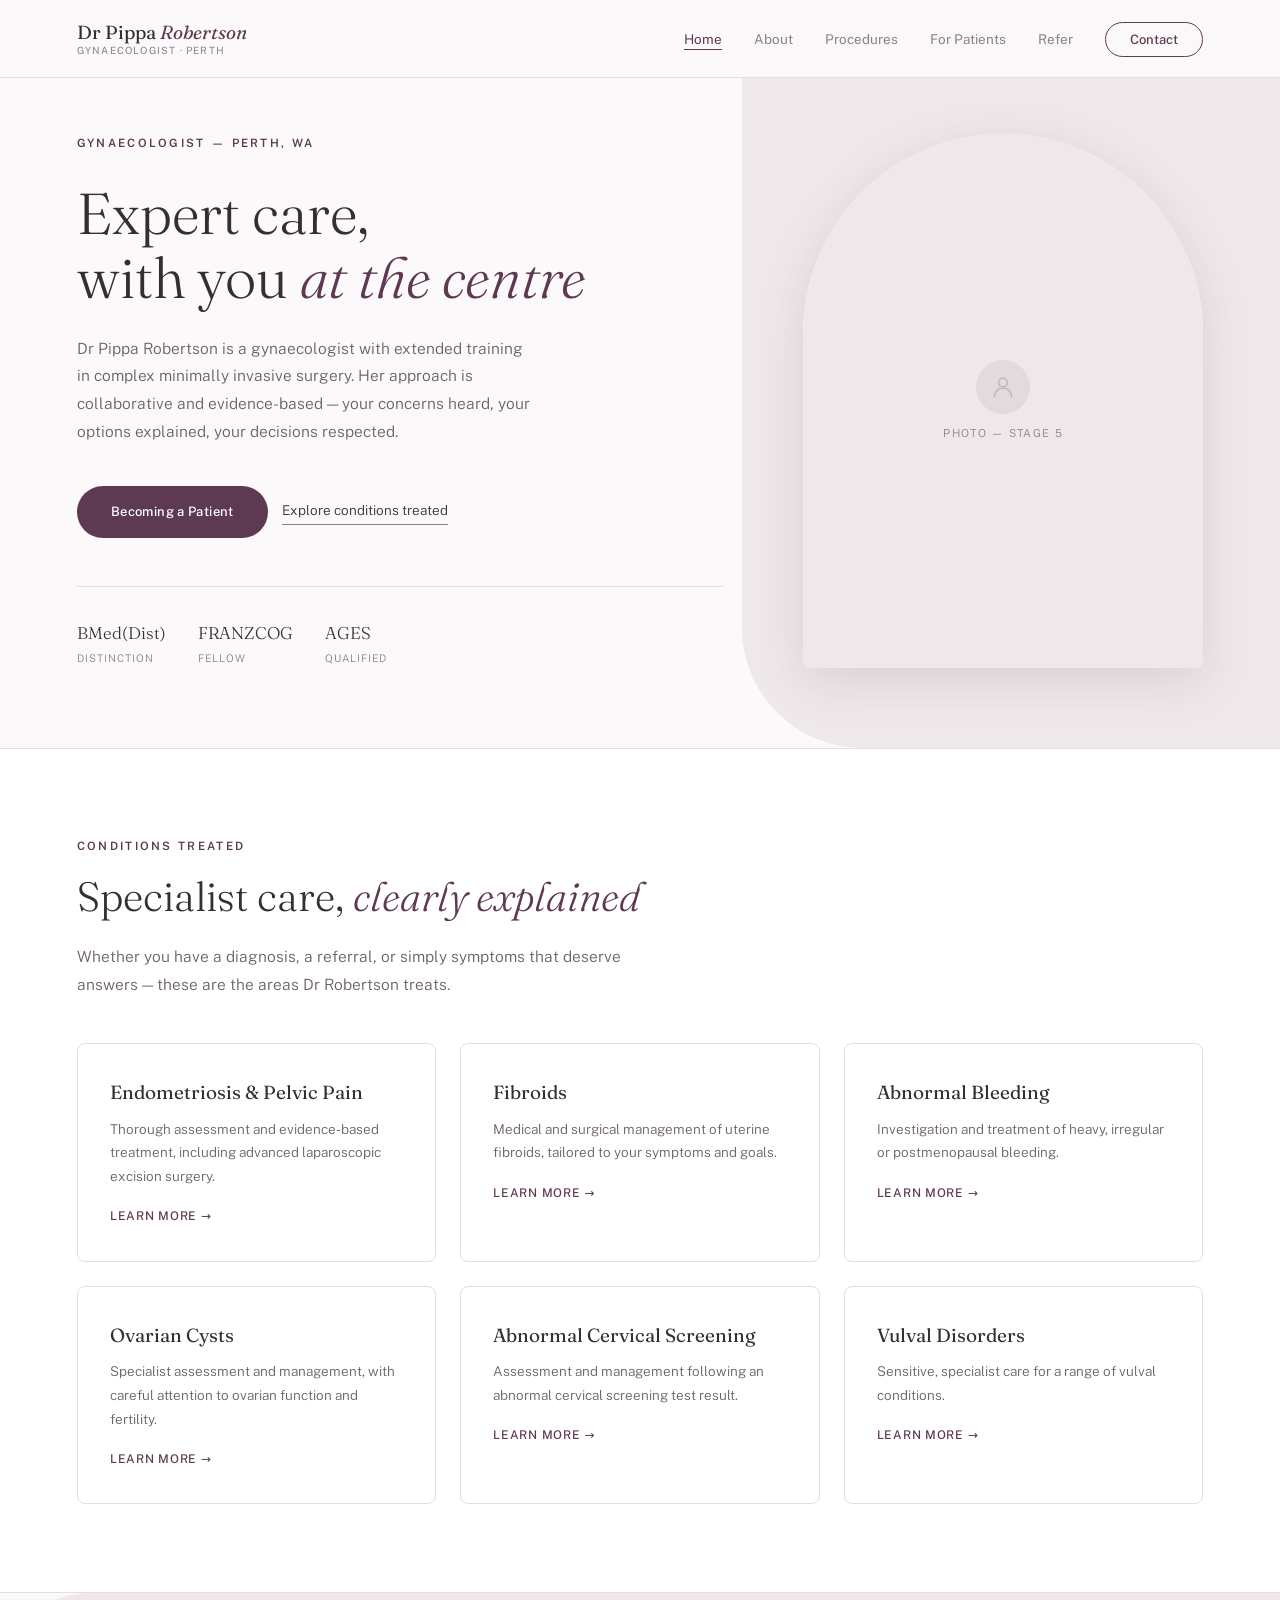
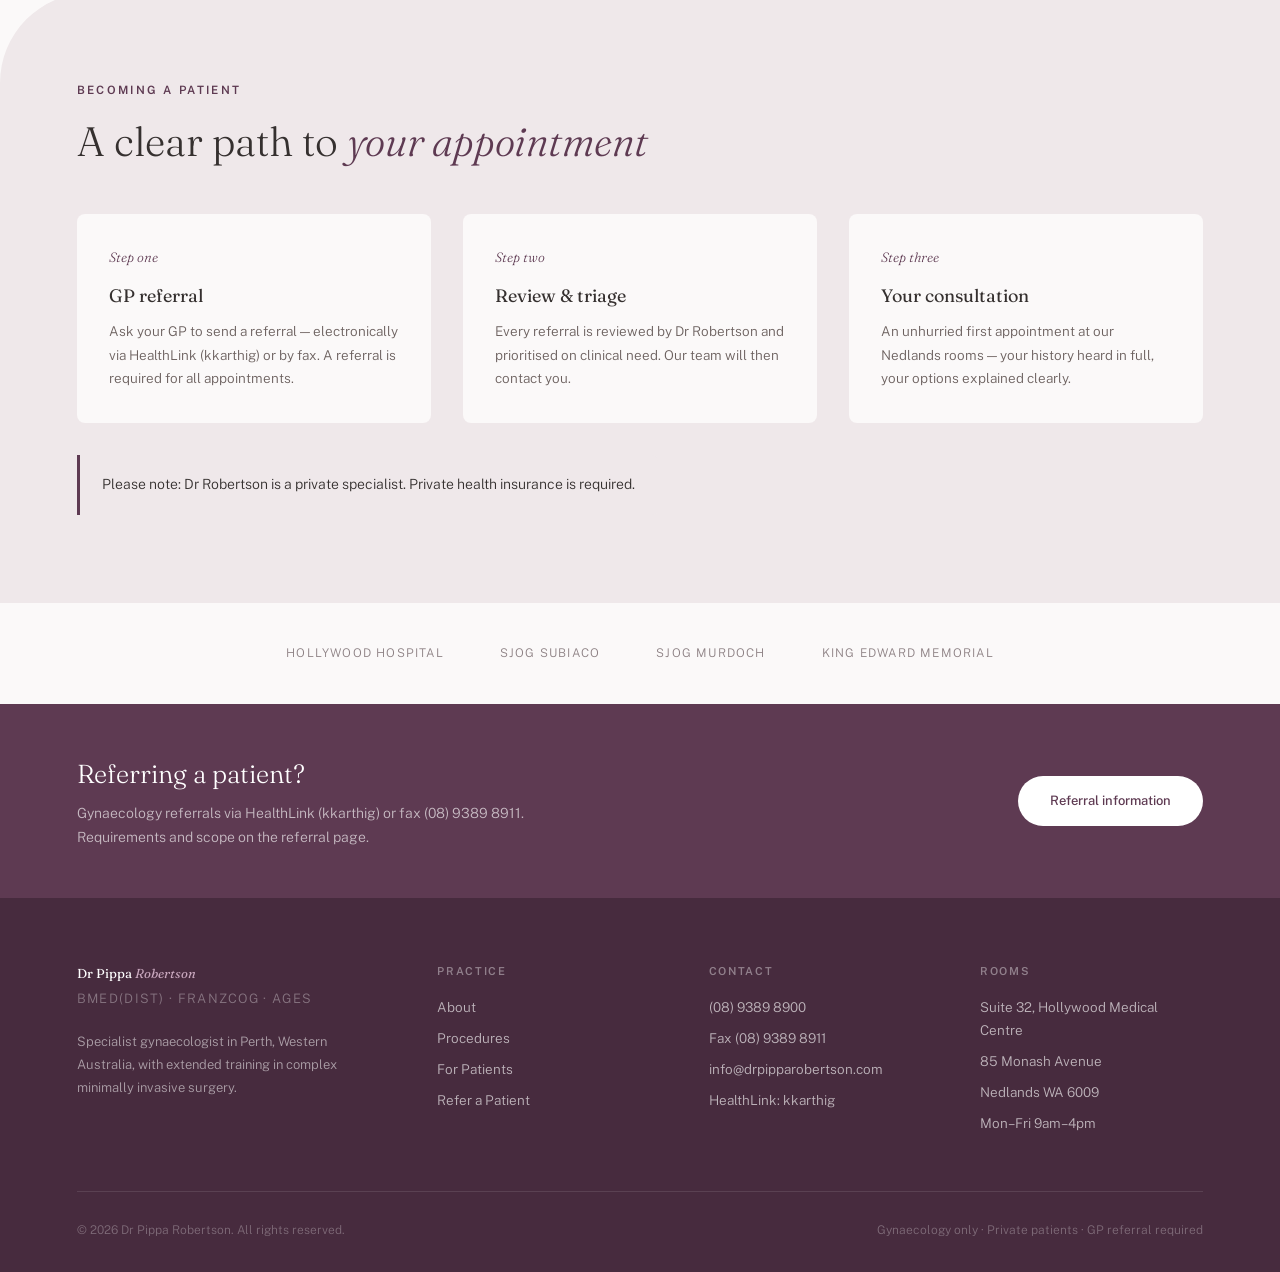
==== index.html @ 3841c1ee "Add files via upload" ====
<!DOCTYPE html>
<html lang="en">
<head>
<meta charset="UTF-8">
<meta name="viewport" content="width=device-width, initial-scale=1.0">
<title>Dr Pippa Robertson — Gynaecologist, Perth WA</title>
<meta name="description" content="Dr Pippa Robertson is a Perth gynaecologist with extended training in complex minimally invasive surgery, treating endometriosis, fibroids, abnormal bleeding and more.">
<link href="https://fonts.googleapis.com/css2?family=Fraunces:ital,opsz,wght@0,9..144,300;0,9..144,400;0,9..144,500;1,9..144,300;1,9..144,400&family=Public+Sans:wght@300;400;500;600&display=swap" rel="stylesheet">
<link rel="stylesheet" href="styles.css">
<style>
.hero { padding: calc(var(--nav-h) + 3.5rem) 6% 5rem; display: grid; grid-template-columns: 1fr 400px; gap: 5rem; align-items: center; position: relative; overflow: hidden; }
.hero::before { content:''; position: absolute; top: 0; right: 0; bottom: 0; width: 42%; background: var(--blush-grey); border-radius: 0 0 0 120px; z-index: 0; }
.hero-left, .hero-right { position: relative; z-index: 1; }
.hero-eyebrow { font-size: 11.5px; font-weight: 600; letter-spacing: 0.2em; text-transform: uppercase; color: var(--plum); margin-bottom: 1.75rem; }
.hero h1 { font-family: var(--font-display); font-size: clamp(38px,4.5vw,60px); font-weight: 300; line-height: 1.12; color: var(--charcoal); margin-bottom: 1.5rem; }
.hero h1 em { font-style: italic; color: var(--plum); }
.hero-sub { font-size: 15.5px; max-width: 460px; margin-bottom: 2.5rem; line-height: 1.8; }
.hero-btns { display: flex; gap: 14px; align-items: center; flex-wrap: wrap; }
.hero-creds { display: flex; gap: 2rem; margin-top: 3rem; padding-top: 2rem; border-top: 1px solid var(--line); }
.hero-cred { display: flex; flex-direction: column; gap: 2px; }
.hero-cred-val { font-family: var(--font-display); font-size: 17px; color: var(--charcoal); }
.hero-cred-label { font-size: 10.5px; letter-spacing: 0.1em; text-transform: uppercase; color: var(--taupe); }
.hero-photo { aspect-ratio: 3/4; background: white; border-radius: 200px 200px 8px 8px; box-shadow: 0 12px 48px rgba(94,58,82,0.14); overflow: hidden; }
.conditions-band { background: var(--white); border-top: 1px solid var(--line); border-bottom: 1px solid var(--line); }
.pathway { background: var(--blush-grey); border-radius: 90px 0 0 0; }
.pathway-steps { display: grid; grid-template-columns: repeat(3,1fr); gap: 2rem; margin-top: 3rem; }
.pw-step { background: var(--paper); border-radius: var(--radius-card); padding: 2rem; }
.pw-num { font-family: var(--font-display); font-style: italic; font-size: 15px; color: var(--plum); margin-bottom: 0.75rem; }
.pw-step h3 { font-family: var(--font-display); font-size: 18px; font-weight: 400; color: var(--charcoal); margin-bottom: 0.5rem; }
.pw-step p { font-size: 13.5px; line-height: 1.75; }
.hosp-strip { display: flex; justify-content: center; gap: 3.5rem; flex-wrap: wrap; padding: 2.5rem 6%; background: var(--paper); }
.hosp-item { font-size: 12px; letter-spacing: 0.1em; text-transform: uppercase; color: var(--taupe); }
.gp-band { background: var(--plum); color: white; display: flex; justify-content: space-between; align-items: center; gap: 2rem; flex-wrap: wrap; padding: 3rem 6%; }
.gp-band h2 { font-family: var(--font-display); font-size: 26px; font-weight: 300; }
.gp-band p { font-size: 14px; color: rgba(255,255,255,0.65); max-width: 480px; margin-top: 6px; }
.gp-band .btn-white { background: white; color: var(--plum); font-size: 13px; font-weight: 500; text-decoration: none; padding: 14px 32px; border-radius: var(--radius-pill); white-space: nowrap; }
@media (max-width: 860px){ .hero{grid-template-columns:1fr;gap:3rem;} .hero::before{width:100%;opacity:0.45;border-radius:0;} .hero-photo{max-width:300px;margin:0 auto;} .pathway-steps{grid-template-columns:1fr;} .pathway{border-radius:50px 0 0 0;} }
</style>
</head>
<body>
<nav class="site-nav">
  <a class="nav-logo" href="index.html">Dr Pippa <em>Robertson</em><span class="nav-logo-sub">Gynaecologist · Perth</span></a>
  <ul class="nav-links">
    <li><a href="index.html" class="active">Home</a></li><li><a href="about.html">About</a></li><li><a href="procedures.html">Procedures</a></li><li><a href="for-patients.html">For Patients</a></li><li><a href="refer.html">Refer</a></li>
    <li><a href="contact.html" class="nav-cta">Contact</a></li>
  </ul>
  <button class="nav-hamburger" id="nav-hamburger" aria-label="Menu" onclick="toggleMenu()"><span></span><span></span><span></span></button>
</nav>
<div class="mobile-nav" id="mobile-nav">
  <a href="index.html" class="active">Home</a><a href="about.html">About</a><a href="procedures.html">Procedures</a><a href="for-patients.html">For Patients</a><a href="refer.html">Refer</a>
  <a href="contact.html" class="mobile-cta">Contact</a>
</div>

<div class="hero">
  <div class="hero-left">
    <p class="hero-eyebrow">Gynaecologist — Perth, WA</p>
    <h1>Expert care,<br>with you <em>at the centre</em></h1>
    <p class="hero-sub">Dr Pippa Robertson is a gynaecologist with extended training in complex minimally invasive surgery. Her approach is collaborative and evidence-based — your concerns heard, your options explained, your decisions respected.</p>
    <div class="hero-btns">
      <a href="for-patients.html" class="btn-primary">Becoming a Patient</a>
      <a href="procedures.html" class="btn-link">Explore conditions treated</a>
    </div>
    <div class="hero-creds">
      <div class="hero-cred"><span class="hero-cred-val">BMed(Dist)</span><span class="hero-cred-label">Distinction</span></div>
      <div class="hero-cred"><span class="hero-cred-val">FRANZCOG</span><span class="hero-cred-label">Fellow</span></div>
      <div class="hero-cred"><span class="hero-cred-val">AGES</span><span class="hero-cred-label">Qualified</span></div>
    </div>
  </div>
  <div class="hero-right">
    <div class="hero-photo">
      <div class="photo-placeholder"><div class="ph-icon"><svg viewBox="0 0 24 24" fill="none"><circle cx="12" cy="8" r="4" stroke="#8D8184" stroke-width="1.4"/><path d="M4 21c0-4.4 3.6-8 8-8s8 3.6 8 8" stroke="#8D8184" stroke-width="1.4" stroke-linecap="round"/></svg></div><p>Photo — Stage 5</p></div>
    </div>
  </div>
</div>

<section class="conditions-band">
  <p class="eyebrow">Conditions Treated</p>
  <h2 class="h2">Specialist care, <em>clearly explained</em></h2>
  <p class="lede" style="margin-bottom:2.75rem">Whether you have a diagnosis, a referral, or simply symptoms that deserve answers — these are the areas Dr Robertson treats.</p>
  <div class="grid-3">
    <a class="card" href="procedures.html#endometriosis"><h3>Endometriosis &amp; Pelvic Pain</h3><p>Thorough assessment and evidence-based treatment, including advanced laparoscopic excision surgery.</p><span class="card-more">Learn more →</span></a>
    <a class="card" href="procedures.html#fibroids"><h3>Fibroids</h3><p>Medical and surgical management of uterine fibroids, tailored to your symptoms and goals.</p><span class="card-more">Learn more →</span></a>
    <a class="card" href="procedures.html#bleeding"><h3>Abnormal Bleeding</h3><p>Investigation and treatment of heavy, irregular or postmenopausal bleeding.</p><span class="card-more">Learn more →</span></a>
    <a class="card" href="procedures.html#cysts"><h3>Ovarian Cysts</h3><p>Specialist assessment and management, with careful attention to ovarian function and fertility.</p><span class="card-more">Learn more →</span></a>
    <a class="card" href="procedures.html#screening"><h3>Abnormal Cervical Screening</h3><p>Assessment and management following an abnormal cervical screening test result.</p><span class="card-more">Learn more →</span></a>
    <a class="card" href="procedures.html#vulval"><h3>Vulval Disorders</h3><p>Sensitive, specialist care for a range of vulval conditions.</p><span class="card-more">Learn more →</span></a>
  </div>
</section>

<section class="pathway">
  <p class="eyebrow">Becoming a Patient</p>
  <h2 class="h2">A clear path to <em>your appointment</em></h2>
  <div class="pathway-steps">
    <div class="pw-step"><p class="pw-num">Step one</p><h3>GP referral</h3><p>Ask your GP to send a referral — electronically via HealthLink (kkarthig) or by fax. A referral is required for all appointments.</p></div>
    <div class="pw-step"><p class="pw-num">Step two</p><h3>Review &amp; triage</h3><p>Every referral is reviewed by Dr Robertson and prioritised on clinical need. Our team will then contact you.</p></div>
    <div class="pw-step"><p class="pw-num">Step three</p><h3>Your consultation</h3><p>An unhurried first appointment at our Nedlands rooms — your history heard in full, your options explained clearly.</p></div>
  </div>
  <p style="margin-top:2rem"><span class="note-box" style="display:inline-block">Please note: Dr Robertson is a private specialist. Private health insurance is required.</span></p>
</section>

<div class="hosp-strip">
  <span class="hosp-item">Hollywood Hospital</span>
  <span class="hosp-item">SJOG Subiaco</span>
  <span class="hosp-item">SJOG Murdoch</span>
  <span class="hosp-item">King Edward Memorial</span>
</div>

<div class="gp-band">
  <div>
    <h2>Referring a patient?</h2>
    <p>Gynaecology referrals via HealthLink (kkarthig) or fax (08) 9389 8911. Requirements and scope on the referral page.</p>
  </div>
  <a class="btn-white" href="refer.html">Referral information</a>
</div>
<footer class="site-footer">
  <div class="footer-grid">
    <div class="footer-brand">
      <p class="footer-brand-name">Dr Pippa <em>Robertson</em></p>
      <p class="footer-brand-cred">BMed(Dist) · FRANZCOG · AGES</p>
      <p>Specialist gynaecologist in Perth, Western Australia, with extended training in complex minimally invasive surgery.</p>
    </div>
    <div class="footer-col">
      <h4>Practice</h4>
      <a href="about.html">About</a>
      <a href="procedures.html">Procedures</a>
      <a href="for-patients.html">For Patients</a>
      <a href="refer.html">Refer a Patient</a>
    </div>
    <div class="footer-col">
      <h4>Contact</h4>
      <a href="tel:0893898900">(08) 9389 8900</a>
      <span>Fax (08) 9389 8911</span>
      <a href="mailto:info@drpipparobertson.com">info@drpipparobertson.com</a>
      <span>HealthLink: kkarthig</span>
    </div>
    <div class="footer-col">
      <h4>Rooms</h4>
      <span>Suite 32, Hollywood Medical Centre</span>
      <span>85 Monash Avenue</span>
      <span>Nedlands WA 6009</span>
      <span>Mon–Fri 9am–4pm</span>
    </div>
  </div>
  <div class="footer-bottom">
    <span>© 2026 Dr Pippa Robertson. All rights reserved.</span>
    <span>Gynaecology only · Private patients · GP referral required</span>
  </div>
</footer>
<script>
function toggleMenu(){document.getElementById('nav-hamburger').classList.toggle('open');document.getElementById('mobile-nav').classList.toggle('open');}
</script>
</body>
</html>
---- styles.css ----
/* ═══════════════════════════════════════════
   Dr Pippa Robertson — Quiet Plum design system
   ═══════════════════════════════════════════ */

*, *::before, *::after { box-sizing: border-box; margin: 0; padding: 0; }

:root {
  --plum: #5E3A52;
  --plum-deep: #472B3E;
  --plum-soft: #7A5570;
  --blush-grey: #EFE8EA;
  --blush-deep: #E4D9DC;
  --paper: #FBF9F9;
  --white: #FFFFFF;
  --charcoal: #35302F;
  --body-grey: #6B605E;
  --taupe: #8D8184;
  --line: #E5DDDF;
  --font-display: 'Fraunces', Georgia, serif;
  --font-body: 'Public Sans', system-ui, sans-serif;
  --nav-h: 78px;
  --radius-pill: 100px;
  --radius-card: 8px;
}

html { scroll-behavior: smooth; }

body {
  font-family: var(--font-body);
  background: var(--paper);
  color: var(--body-grey);
  font-weight: 300;
  font-size: 16px;
  line-height: 1.7;
  -webkit-font-smoothing: antialiased;
}

/* ── NAV ── */
nav.site-nav {
  position: fixed; top: 0; left: 0; right: 0; z-index: 100;
  height: var(--nav-h);
  background: rgba(251,249,249,0.94);
  backdrop-filter: blur(10px);
  display: flex; align-items: center; justify-content: space-between;
  padding: 0 6%;
  border-bottom: 1px solid var(--line);
}

.nav-logo {
  font-family: var(--font-display);
  font-size: 19px; font-weight: 400;
  color: var(--charcoal);
  text-decoration: none;
  line-height: 1.2;
}
.nav-logo em { font-style: italic; color: var(--plum); }
.nav-logo-sub {
  display: block;
  font-family: var(--font-body);
  font-size: 10px; font-weight: 400;
  letter-spacing: 0.12em; text-transform: uppercase;
  color: var(--taupe);
}

.nav-links { display: flex; gap: 2rem; align-items: center; list-style: none; }
.nav-links a {
  font-size: 13.5px; font-weight: 400;
  color: var(--taupe); text-decoration: none;
  transition: color 0.2s;
  padding-bottom: 2px;
}
.nav-links a:hover { color: var(--charcoal); }
.nav-links a.active { color: var(--plum); border-bottom: 1px solid var(--plum); }
.nav-links a.nav-cta {
  border: 1.5px solid var(--plum); color: var(--plum);
  padding: 9px 24px; border-radius: var(--radius-pill);
  font-weight: 500; font-size: 13px;
  border-bottom: 1.5px solid var(--plum);
  transition: background 0.2s, color 0.2s;
}
.nav-links a.nav-cta:hover { background: var(--plum); color: white; }

/* hamburger */
.nav-hamburger {
  display: none;
  flex-direction: column; justify-content: center; gap: 5px;
  background: none; border: none; cursor: pointer; padding: 8px;
}
.nav-hamburger span {
  display: block; width: 22px; height: 1.5px;
  background: var(--charcoal); border-radius: 2px;
  transition: transform 0.2s, opacity 0.2s;
}
.nav-hamburger.open span:nth-child(1) { transform: translateY(6.5px) rotate(45deg); }
.nav-hamburger.open span:nth-child(2) { opacity: 0; }
.nav-hamburger.open span:nth-child(3) { transform: translateY(-6.5px) rotate(-45deg); }

.mobile-nav {
  display: none;
  position: fixed; top: var(--nav-h); left: 0; right: 0; z-index: 99;
  background: var(--paper);
  border-bottom: 1px solid var(--line);
  flex-direction: column;
  box-shadow: 0 12px 32px rgba(94,58,82,0.08);
}
.mobile-nav.open { display: flex; }
.mobile-nav a {
  padding: 1.05rem 6%;
  font-size: 15px; color: var(--body-grey);
  text-decoration: none;
  border-bottom: 1px solid var(--line);
}
.mobile-nav a.active { color: var(--plum); font-weight: 500; }
.mobile-nav a.mobile-cta {
  background: var(--plum); color: white; font-weight: 500;
  border-bottom: none;
}

/* ── PAGE HEADER (interior pages) ── */
.page-header {
  padding: calc(var(--nav-h) + 4.5rem) 6% 3.5rem;
  background: var(--blush-grey);
  border-radius: 0 0 0 90px;
}
.page-header-eyebrow {
  font-size: 11.5px; font-weight: 600;
  letter-spacing: 0.2em; text-transform: uppercase;
  color: var(--plum);
  margin-bottom: 1rem;
}
.page-header h1 {
  font-family: var(--font-display);
  font-size: clamp(34px, 4vw, 52px);
  font-weight: 300; line-height: 1.15;
  color: var(--charcoal);
  max-width: 760px;
}
.page-header h1 em { font-style: italic; color: var(--plum); }
.page-header-sub {
  margin-top: 1rem;
  font-size: 15.5px; max-width: 620px; line-height: 1.8;
}

/* ── SECTIONS ── */
section { padding: 5.5rem 6%; }
.section-tight { padding: 4rem 6%; }

.eyebrow {
  font-size: 11.5px; font-weight: 600;
  letter-spacing: 0.2em; text-transform: uppercase;
  color: var(--plum);
  margin-bottom: 1rem;
}
.h2 {
  font-family: var(--font-display);
  font-size: clamp(28px, 3.2vw, 42px);
  font-weight: 300; line-height: 1.2;
  color: var(--charcoal);
  margin-bottom: 1.25rem;
}
.h2 em { font-style: italic; color: var(--plum); }
.lede { font-size: 15.5px; max-width: 600px; line-height: 1.85; }

/* ── BUTTONS ── */
.btn-primary {
  display: inline-block;
  background: var(--plum); color: white;
  font-family: var(--font-body);
  font-size: 13px; font-weight: 500; letter-spacing: 0.03em;
  text-decoration: none;
  padding: 15px 34px; border-radius: var(--radius-pill);
  transition: background 0.2s;
}
.btn-primary:hover { background: var(--plum-deep); }

.btn-outline {
  display: inline-block;
  border: 1.5px solid var(--plum); color: var(--plum);
  font-family: var(--font-body);
  font-size: 13px; font-weight: 500; letter-spacing: 0.03em;
  text-decoration: none;
  padding: 14px 32px; border-radius: var(--radius-pill);
  transition: background 0.2s, color 0.2s;
}
.btn-outline:hover { background: var(--plum); color: white; }

.btn-link {
  color: var(--charcoal); font-size: 13.5px; text-decoration: none;
  border-bottom: 1px solid var(--taupe); padding-bottom: 2px;
  transition: color 0.2s, border-color 0.2s;
}
.btn-link:hover { color: var(--plum); border-color: var(--plum); }

/* ── CARDS ── */
.card {
  background: var(--white);
  border: 1px solid var(--line);
  border-radius: var(--radius-card);
  padding: 2rem;
  transition: border-color 0.2s, box-shadow 0.2s, transform 0.2s;
}
a.card { text-decoration: none; display: block; }
.card:hover {
  border-color: var(--blush-deep);
  box-shadow: 0 10px 32px rgba(94,58,82,0.09);
  transform: translateY(-2px);
}
.card h3 {
  font-family: var(--font-display);
  font-size: 19px; font-weight: 400;
  color: var(--charcoal);
  margin-bottom: 0.6rem;
}
.card p { font-size: 13.5px; line-height: 1.75; color: var(--body-grey); }
.card .card-more {
  display: inline-block; margin-top: 1.1rem;
  font-size: 12px; font-weight: 500; letter-spacing: 0.06em;
  text-transform: uppercase; color: var(--plum);
}

/* ── FOOTER ── */
footer.site-footer {
  background: var(--plum-deep);
  color: rgba(255,255,255,0.55);
  padding: 4rem 6% 2rem;
}
.footer-grid {
  display: grid;
  grid-template-columns: 1.4fr 1fr 1fr 1fr;
  gap: 3rem;
  padding-bottom: 3rem;
  border-bottom: 1px solid rgba(255,255,255,0.1);
}
.footer-brand-name {
  font-family: var(--font-display);
  font-size: 20px; font-weight: 400; color: white;
  margin-bottom: 4px;
}
.footer-brand-name em { font-style: italic; color: #C9A8BE; }
.footer-brand-cred {
  font-size: 11px; letter-spacing: 0.1em; text-transform: uppercase;
  color: rgba(255,255,255,0.35);
  margin-bottom: 1.25rem;
}
.footer-brand p { font-size: 13px; line-height: 1.75; max-width: 300px; }

.footer-col h4 {
  font-size: 11px; font-weight: 600;
  letter-spacing: 0.15em; text-transform: uppercase;
  color: rgba(255,255,255,0.4);
  margin-bottom: 1rem;
}
.footer-col a, .footer-col span {
  display: block;
  font-size: 13.5px; color: rgba(255,255,255,0.65);
  text-decoration: none;
  margin-bottom: 8px;
  transition: color 0.2s;
}
.footer-col a:hover { color: white; }

.footer-bottom {
  padding-top: 1.75rem;
  display: flex; justify-content: space-between; flex-wrap: wrap; gap: 0.5rem;
  font-size: 12px; color: rgba(255,255,255,0.3);
}

/* ── UTILITIES ── */
.grid-2 { display: grid; grid-template-columns: 1fr 1fr; gap: 2rem; }
.grid-3 { display: grid; grid-template-columns: repeat(3, 1fr); gap: 1.5rem; }
.photo-placeholder {
  display: flex; flex-direction: column;
  align-items: center; justify-content: center; gap: 10px;
  background: var(--blush-grey);
  width: 100%; height: 100%;
}
.photo-placeholder p {
  font-size: 11px; letter-spacing: 0.12em;
  text-transform: uppercase; color: var(--taupe);
}
.ph-icon {
  width: 54px; height: 54px; border-radius: 50%;
  display: flex; align-items: center; justify-content: center;
  background: rgba(94,58,82,0.08);
}
.ph-icon svg { width: 26px; height: 26px; opacity: 0.4; }

.note-box {
  padding: 1.15rem 1.4rem;
  background: var(--blush-grey);
  border-left: 3px solid var(--plum);
  border-radius: 0 6px 6px 0;
  font-size: 14px; line-height: 1.7;
  color: var(--charcoal);
}

/* ── RESPONSIVE ── */
@media (max-width: 960px) {
  .footer-grid { grid-template-columns: 1fr 1fr; }
}
@media (max-width: 860px) {
  :root { --nav-h: 68px; }
  .nav-links { display: none; }
  .nav-hamburger { display: flex; }
  .grid-3 { grid-template-columns: 1fr 1fr; }
  section { padding: 4rem 6%; }
  .page-header { border-radius: 0 0 0 50px; }
}
@media (max-width: 600px) {
  .grid-2 { grid-template-columns: 1fr; }
  .grid-3 { grid-template-columns: 1fr; }
  .footer-grid { grid-template-columns: 1fr; gap: 2rem; }
  section { padding: 3.5rem 5%; }
  .page-header { padding: calc(var(--nav-h) + 3rem) 5% 2.5rem; }
}
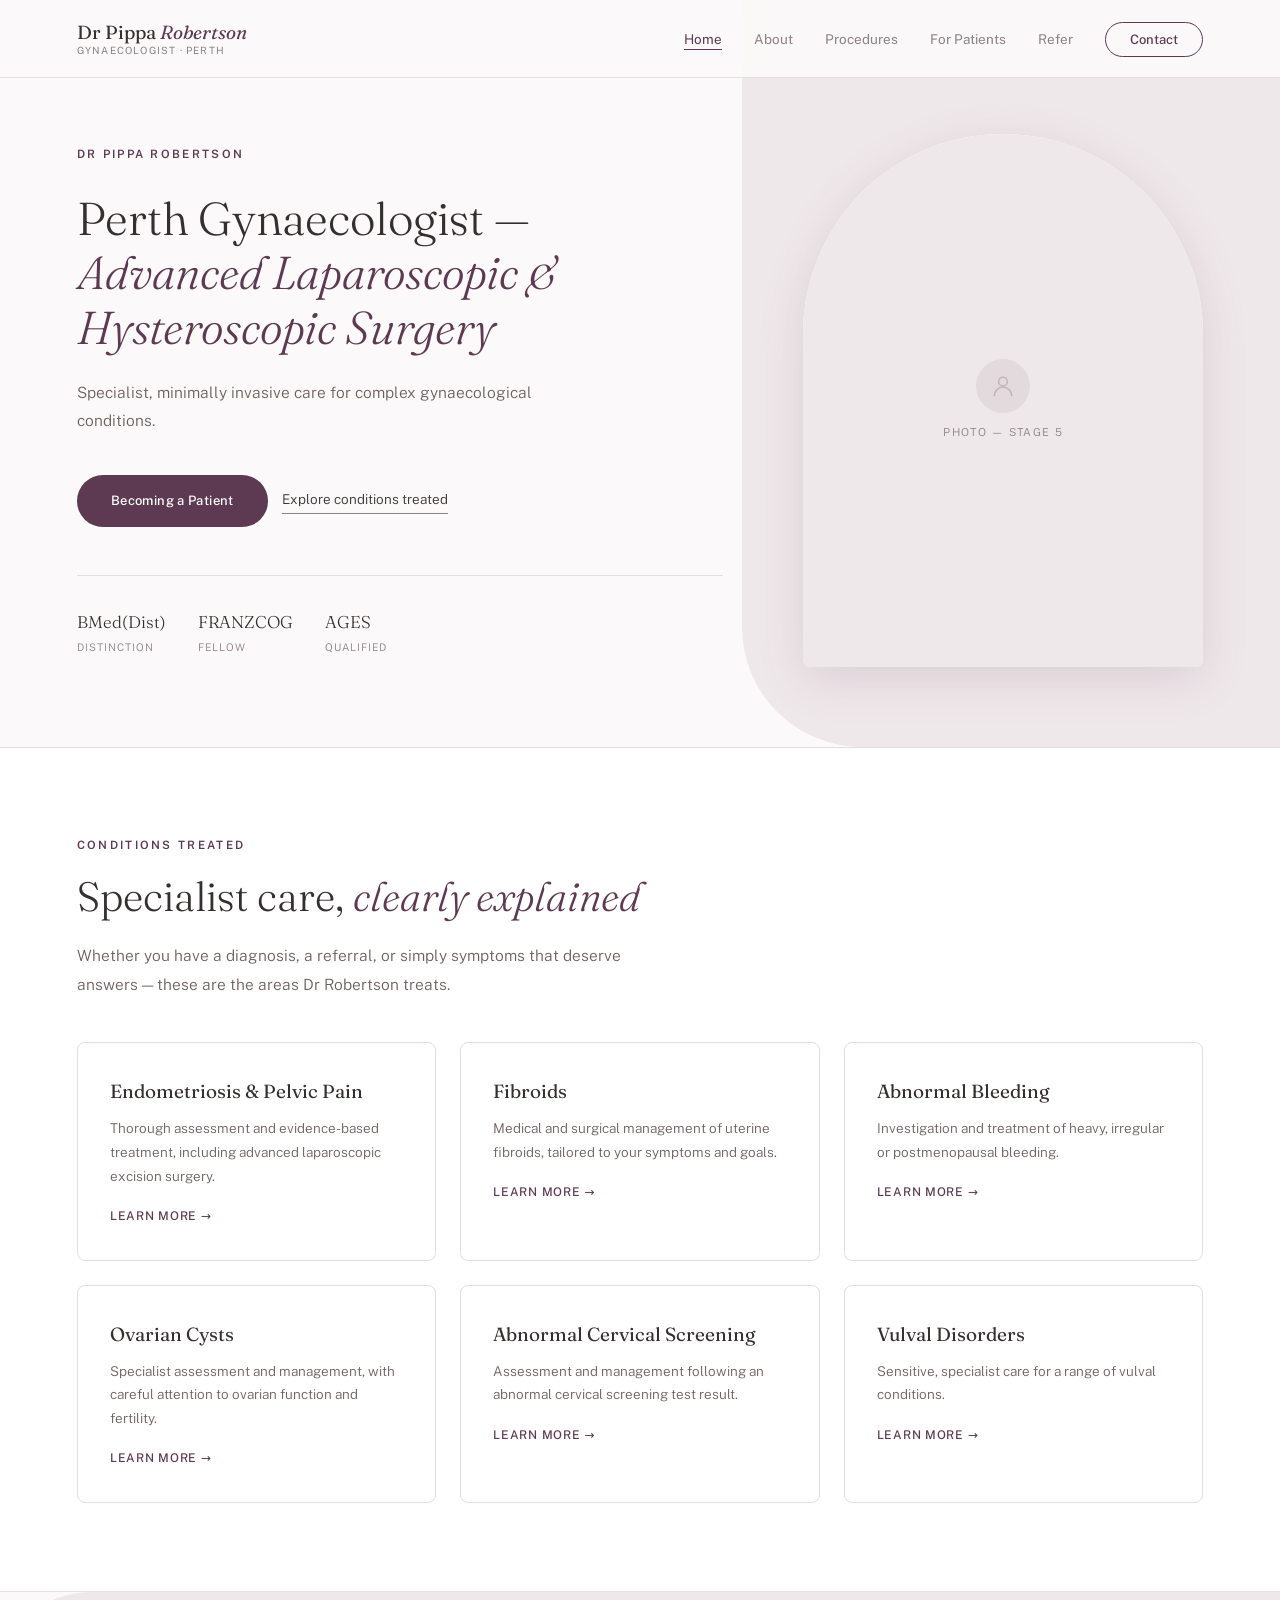
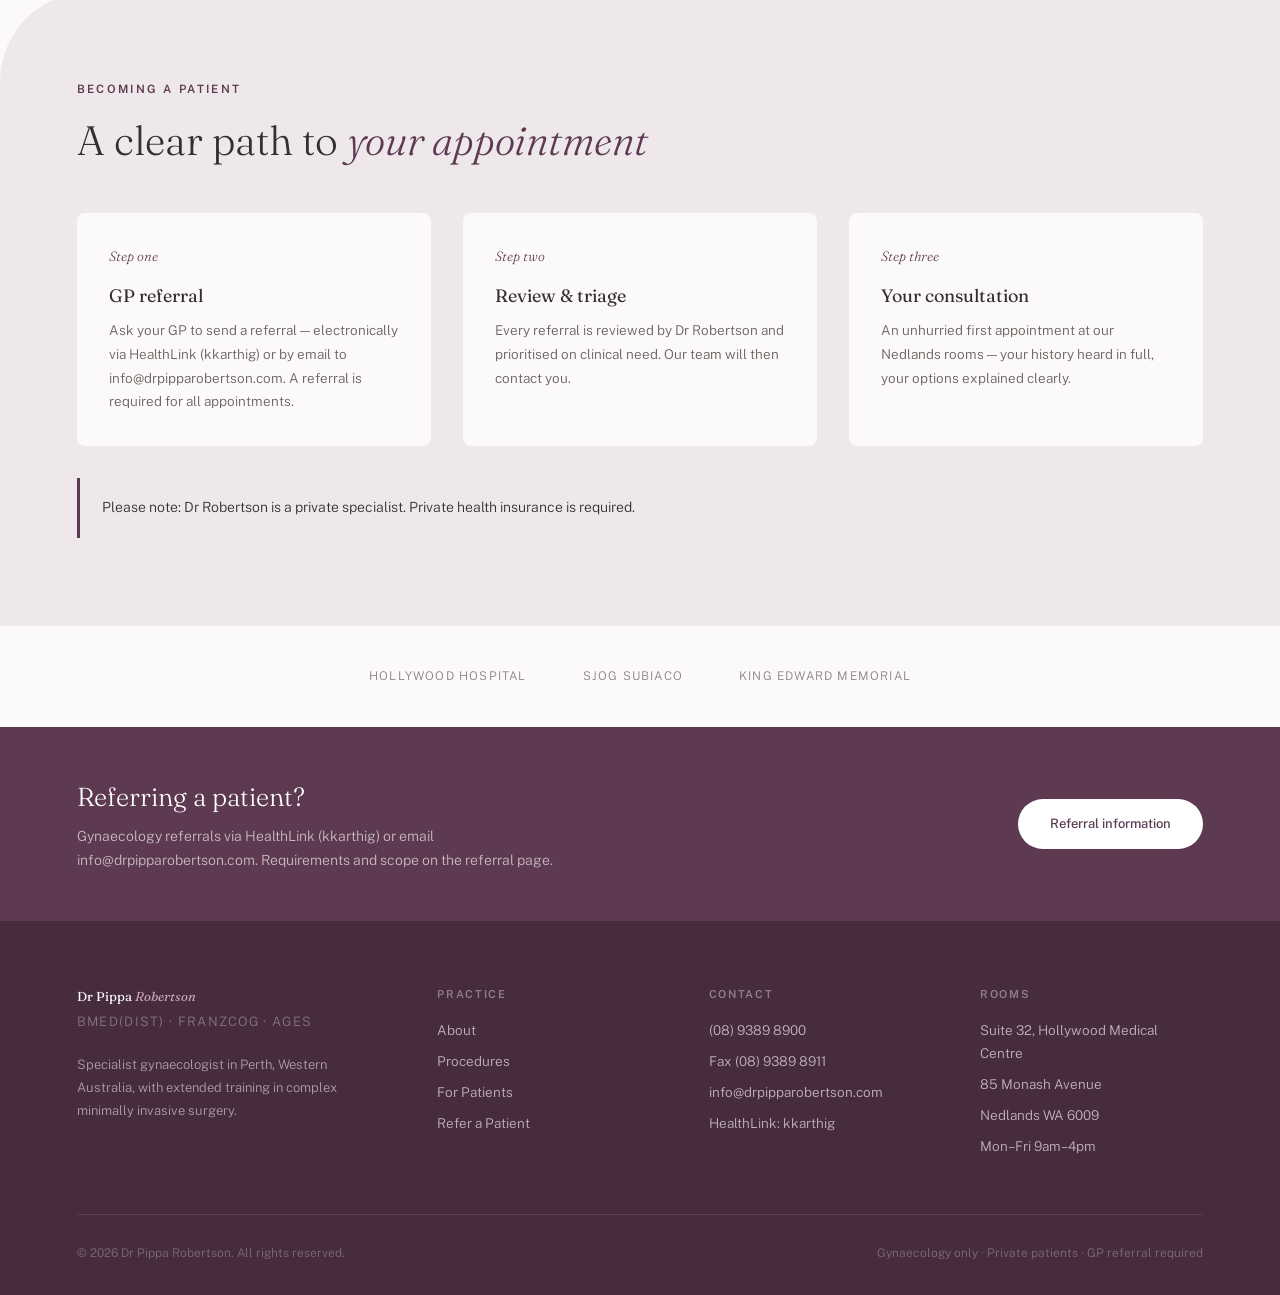
==== commit 9016942f: "Add files via upload" ====
--- a/index.html
+++ b/index.html
@@ -12,7 +12,7 @@
 .hero::before { content:''; position: absolute; top: 0; right: 0; bottom: 0; width: 42%; background: var(--blush-grey); border-radius: 0 0 0 120px; z-index: 0; }
 .hero-left, .hero-right { position: relative; z-index: 1; }
 .hero-eyebrow { font-size: 11.5px; font-weight: 600; letter-spacing: 0.2em; text-transform: uppercase; color: var(--plum); margin-bottom: 1.75rem; }
-.hero h1 { font-family: var(--font-display); font-size: clamp(38px,4.5vw,60px); font-weight: 300; line-height: 1.12; color: var(--charcoal); margin-bottom: 1.5rem; }
+.hero h1 { font-family: var(--font-display); font-size: clamp(30px,3.6vw,48px); font-weight: 300; line-height: 1.18; color: var(--charcoal); margin-bottom: 1.5rem; }
 .hero h1 em { font-style: italic; color: var(--plum); }
 .hero-sub { font-size: 15.5px; max-width: 460px; margin-bottom: 2.5rem; line-height: 1.8; }
 .hero-btns { display: flex; gap: 14px; align-items: center; flex-wrap: wrap; }
@@ -53,9 +53,9 @@
 
 <div class="hero">
   <div class="hero-left">
-    <p class="hero-eyebrow">Gynaecologist — Perth, WA</p>
-    <h1>Expert care,<br>with you <em>at the centre</em></h1>
-    <p class="hero-sub">Dr Pippa Robertson is a gynaecologist with extended training in complex minimally invasive surgery. Her approach is collaborative and evidence-based — your concerns heard, your options explained, your decisions respected.</p>
+    <p class="hero-eyebrow">Dr Pippa Robertson</p>
+    <h1>Perth Gynaecologist —<br><em>Advanced Laparoscopic &amp; Hysteroscopic Surgery</em></h1>
+    <p class="hero-sub">Specialist, minimally invasive care for complex gynaecological conditions.</p>
     <div class="hero-btns">
       <a href="for-patients.html" class="btn-primary">Becoming a Patient</a>
       <a href="procedures.html" class="btn-link">Explore conditions treated</a>
@@ -91,7 +91,7 @@
   <p class="eyebrow">Becoming a Patient</p>
   <h2 class="h2">A clear path to <em>your appointment</em></h2>
   <div class="pathway-steps">
-    <div class="pw-step"><p class="pw-num">Step one</p><h3>GP referral</h3><p>Ask your GP to send a referral — electronically via HealthLink (kkarthig) or by fax. A referral is required for all appointments.</p></div>
+    <div class="pw-step"><p class="pw-num">Step one</p><h3>GP referral</h3><p>Ask your GP to send a referral — electronically via HealthLink (kkarthig) or by email to info@drpipparobertson.com. A referral is required for all appointments.</p></div>
     <div class="pw-step"><p class="pw-num">Step two</p><h3>Review &amp; triage</h3><p>Every referral is reviewed by Dr Robertson and prioritised on clinical need. Our team will then contact you.</p></div>
     <div class="pw-step"><p class="pw-num">Step three</p><h3>Your consultation</h3><p>An unhurried first appointment at our Nedlands rooms — your history heard in full, your options explained clearly.</p></div>
   </div>
@@ -101,14 +101,13 @@
 <div class="hosp-strip">
   <span class="hosp-item">Hollywood Hospital</span>
   <span class="hosp-item">SJOG Subiaco</span>
-  <span class="hosp-item">SJOG Murdoch</span>
   <span class="hosp-item">King Edward Memorial</span>
 </div>
 
 <div class="gp-band">
   <div>
     <h2>Referring a patient?</h2>
-    <p>Gynaecology referrals via HealthLink (kkarthig) or fax (08) 9389 8911. Requirements and scope on the referral page.</p>
+    <p>Gynaecology referrals via HealthLink (kkarthig) or email info@drpipparobertson.com. Requirements and scope on the referral page.</p>
   </div>
   <a class="btn-white" href="refer.html">Referral information</a>
 </div>
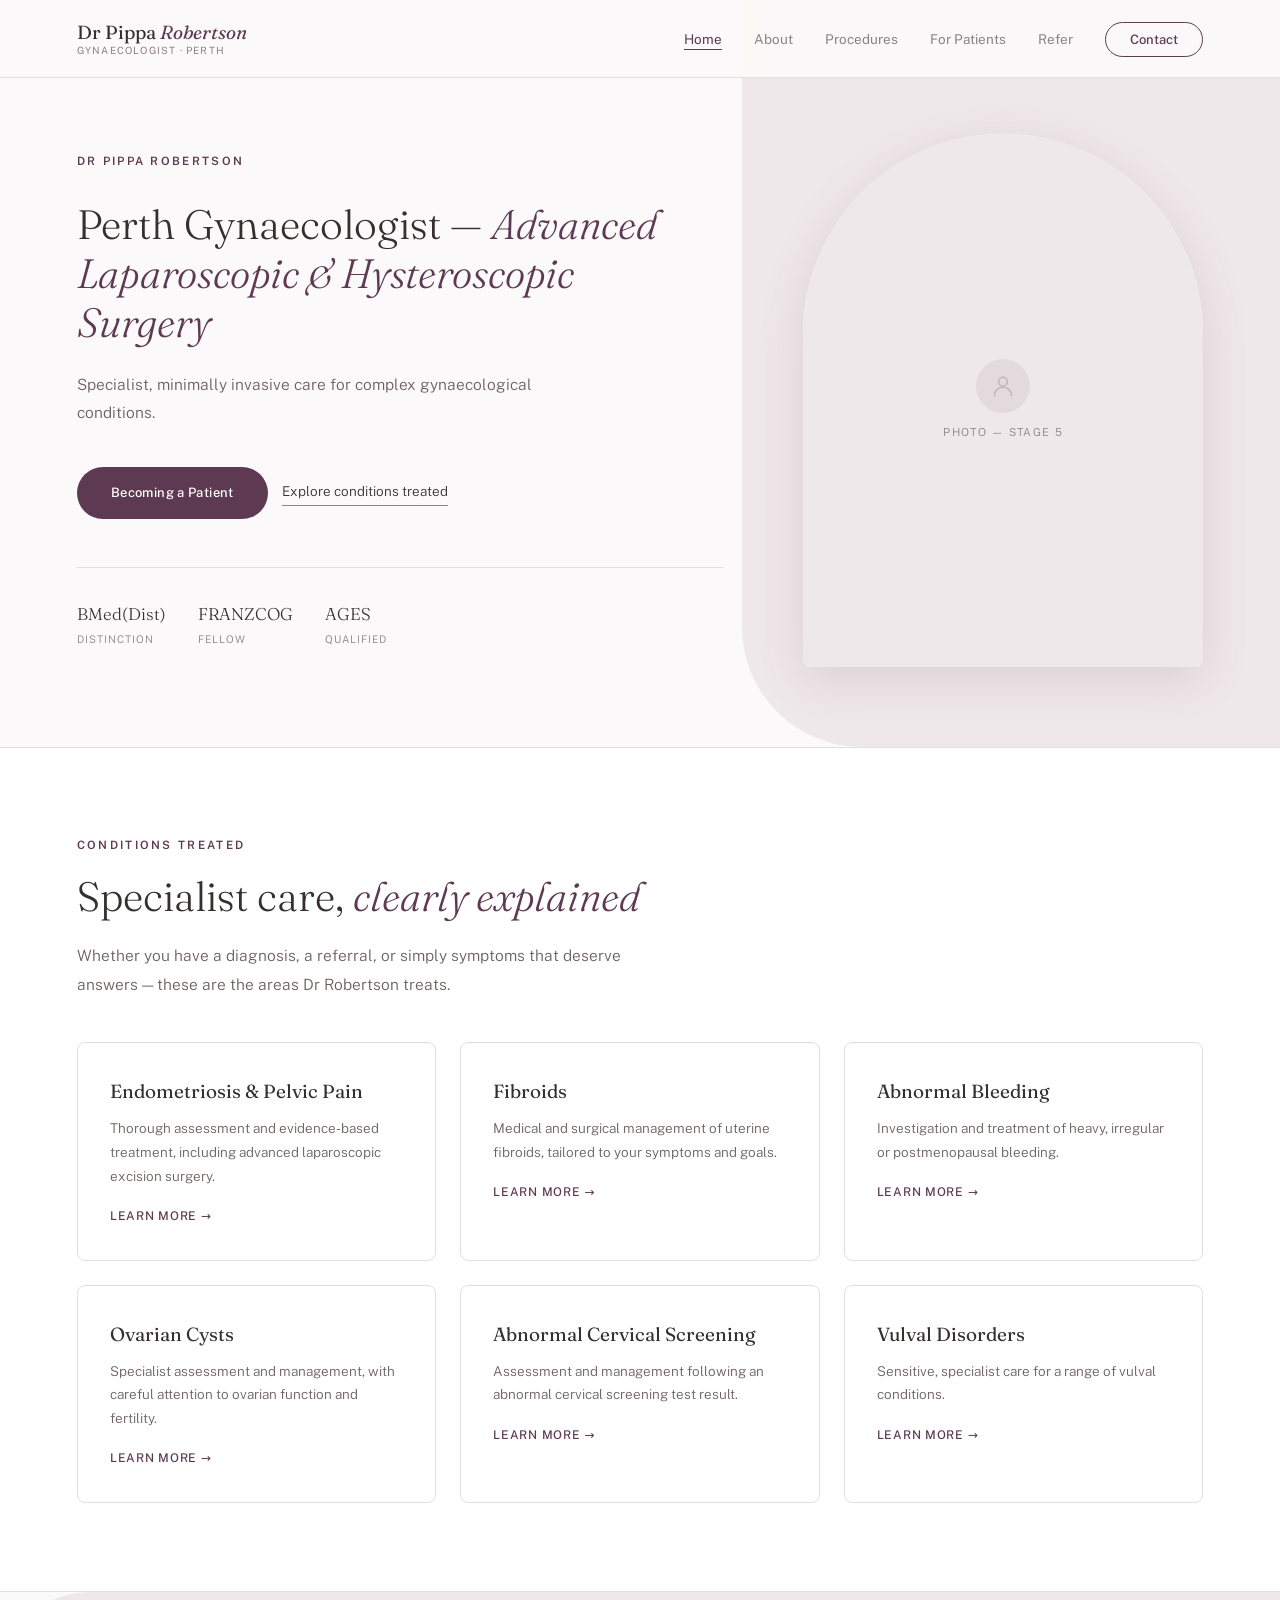
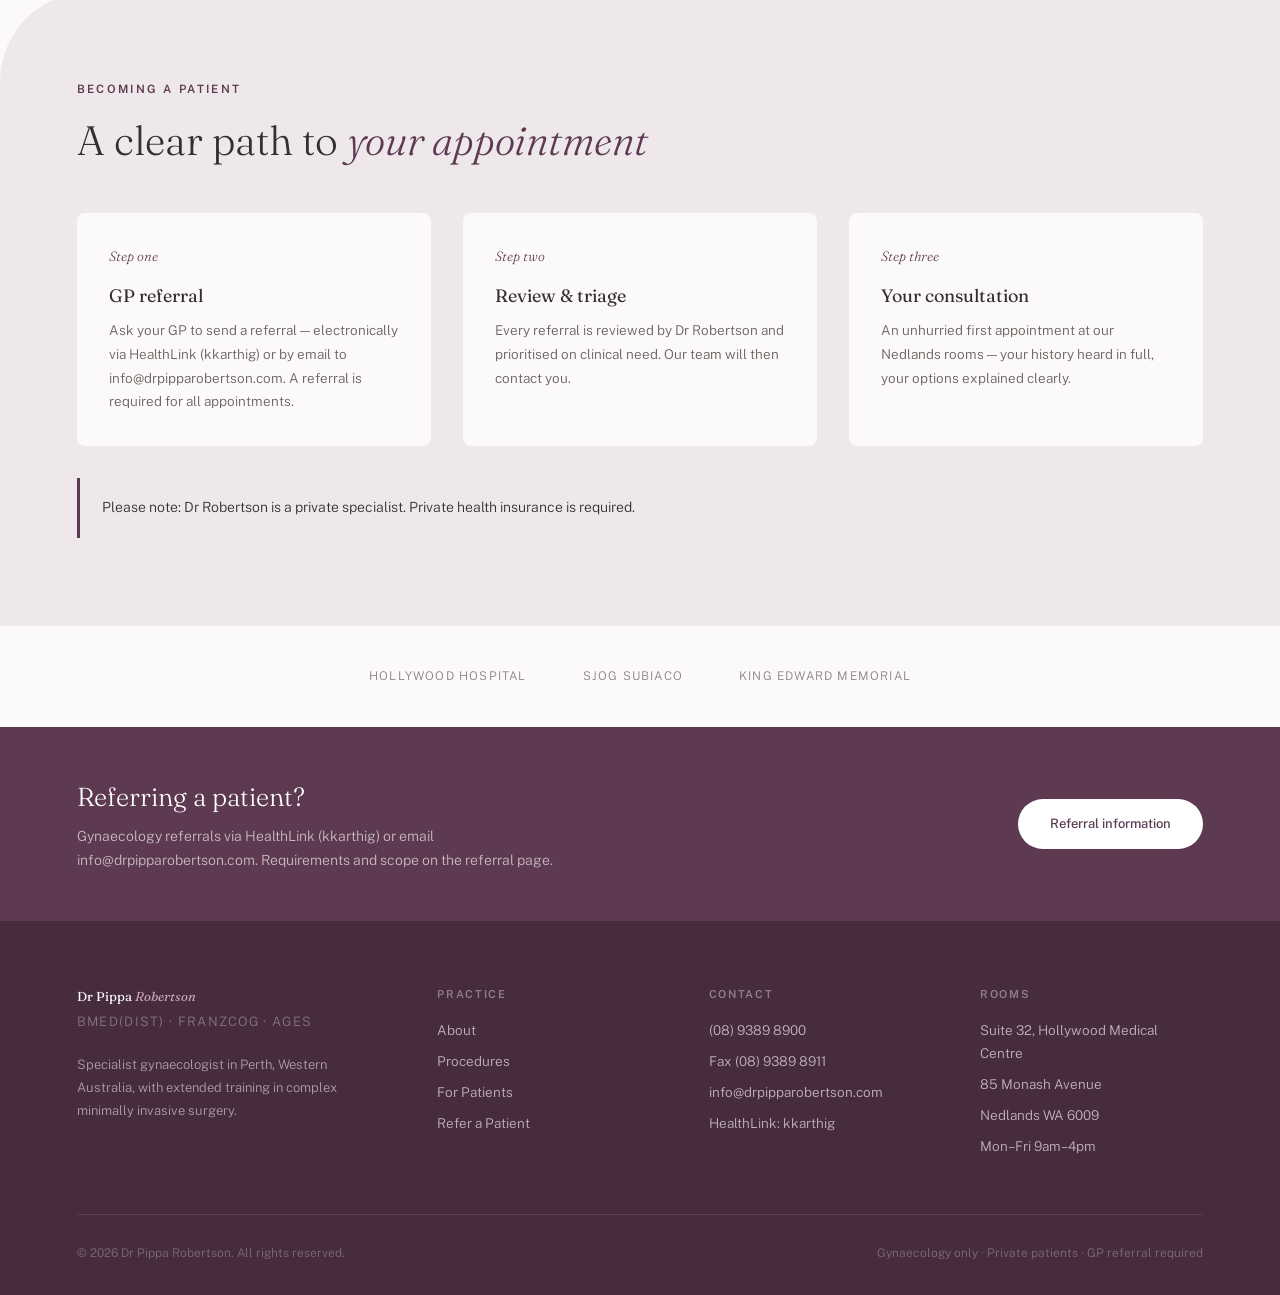
==== commit 45222abe: "Add files via upload" ====
--- a/index.html
+++ b/index.html
@@ -10,9 +10,9 @@
 <style>
 .hero { padding: calc(var(--nav-h) + 3.5rem) 6% 5rem; display: grid; grid-template-columns: 1fr 400px; gap: 5rem; align-items: center; position: relative; overflow: hidden; }
 .hero::before { content:''; position: absolute; top: 0; right: 0; bottom: 0; width: 42%; background: var(--blush-grey); border-radius: 0 0 0 120px; z-index: 0; }
-.hero-left, .hero-right { position: relative; z-index: 1; }
+.hero-left, .hero-right { position: relative; z-index: 1; min-width: 0; }
 .hero-eyebrow { font-size: 11.5px; font-weight: 600; letter-spacing: 0.2em; text-transform: uppercase; color: var(--plum); margin-bottom: 1.75rem; }
-.hero h1 { font-family: var(--font-display); font-size: clamp(30px,3.6vw,48px); font-weight: 300; line-height: 1.18; color: var(--charcoal); margin-bottom: 1.5rem; }
+.hero h1 { font-family: var(--font-display); font-size: clamp(28px,3.2vw,44px); font-weight: 300; line-height: 1.2; color: var(--charcoal); margin-bottom: 1.5rem; max-width: 620px; overflow-wrap: break-word; }
 .hero h1 em { font-style: italic; color: var(--plum); }
 .hero-sub { font-size: 15.5px; max-width: 460px; margin-bottom: 2.5rem; line-height: 1.8; }
 .hero-btns { display: flex; gap: 14px; align-items: center; flex-wrap: wrap; }
@@ -34,7 +34,7 @@
 .gp-band h2 { font-family: var(--font-display); font-size: 26px; font-weight: 300; }
 .gp-band p { font-size: 14px; color: rgba(255,255,255,0.65); max-width: 480px; margin-top: 6px; }
 .gp-band .btn-white { background: white; color: var(--plum); font-size: 13px; font-weight: 500; text-decoration: none; padding: 14px 32px; border-radius: var(--radius-pill); white-space: nowrap; }
-@media (max-width: 860px){ .hero{grid-template-columns:1fr;gap:3rem;} .hero::before{width:100%;opacity:0.45;border-radius:0;} .hero-photo{max-width:300px;margin:0 auto;} .pathway-steps{grid-template-columns:1fr;} .pathway{border-radius:50px 0 0 0;} }
+@media (max-width: 860px){ .hero{grid-template-columns:1fr;gap:3rem;} .hero::before{width:100%;opacity:0.45;border-radius:0;} .hero-photo{max-width:300px;margin:0 auto;} .hero h1{font-size:clamp(26px,6.5vw,36px);max-width:100%;} .pathway-steps{grid-template-columns:1fr;} .pathway{border-radius:50px 0 0 0;} }
 </style>
 </head>
 <body>
@@ -54,7 +54,7 @@
 <div class="hero">
   <div class="hero-left">
     <p class="hero-eyebrow">Dr Pippa Robertson</p>
-    <h1>Perth Gynaecologist —<br><em>Advanced Laparoscopic &amp; Hysteroscopic Surgery</em></h1>
+    <h1>Perth Gynaecologist — <em>Advanced Laparoscopic &amp; Hysteroscopic Surgery</em></h1>
     <p class="hero-sub">Specialist, minimally invasive care for complex gynaecological conditions.</p>
     <div class="hero-btns">
       <a href="for-patients.html" class="btn-primary">Becoming a Patient</a>
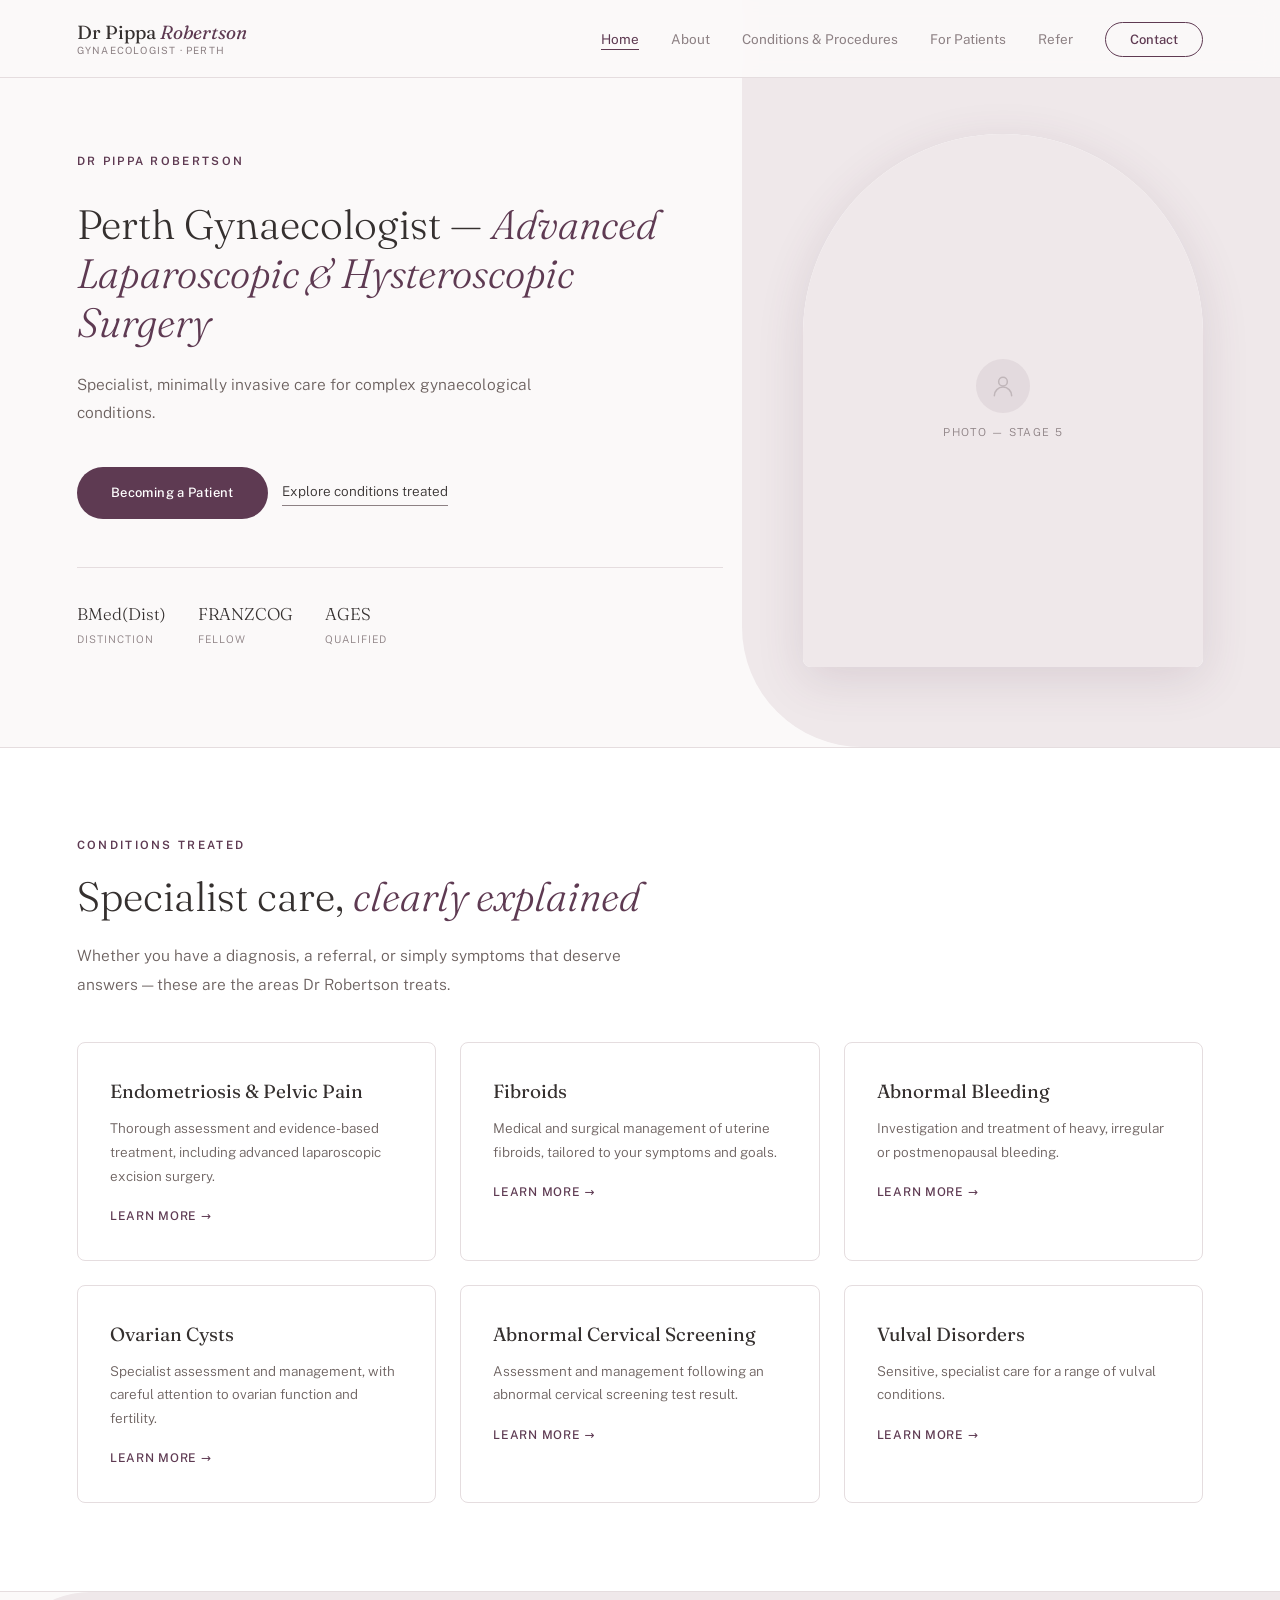
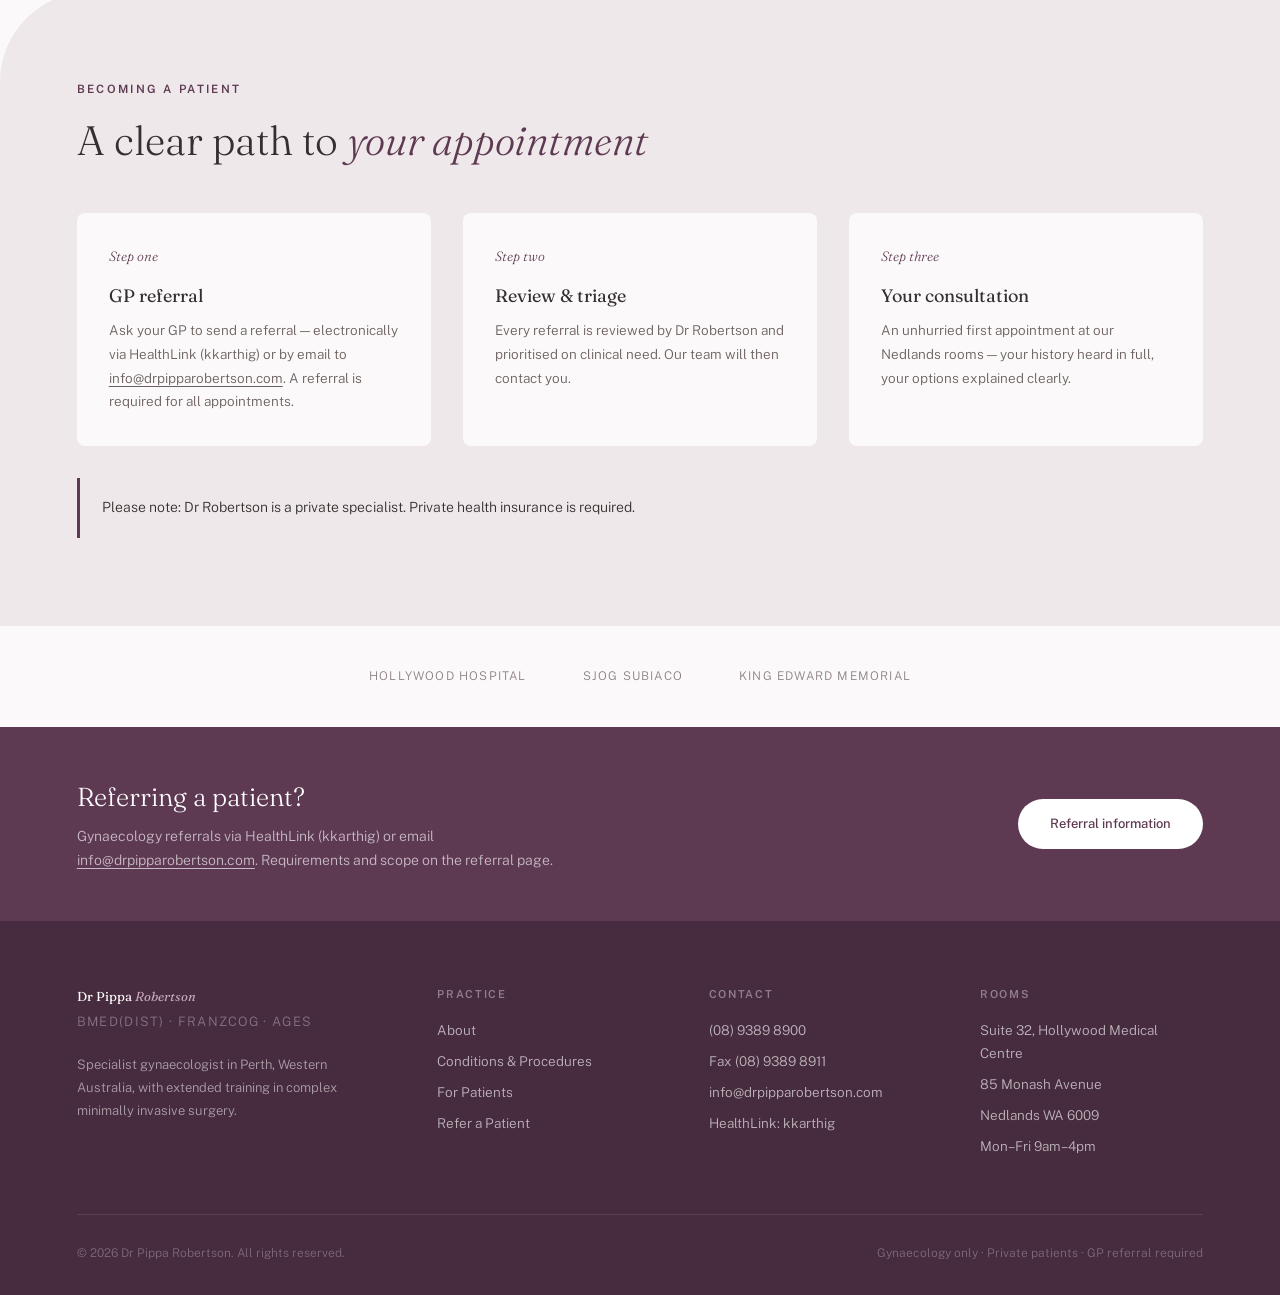
==== commit a48b98d9: "Add files via upload" ====
--- a/index.html
+++ b/index.html
@@ -41,13 +41,13 @@
 <nav class="site-nav">
   <a class="nav-logo" href="index.html">Dr Pippa <em>Robertson</em><span class="nav-logo-sub">Gynaecologist · Perth</span></a>
   <ul class="nav-links">
-    <li><a href="index.html" class="active">Home</a></li><li><a href="about.html">About</a></li><li><a href="procedures.html">Procedures</a></li><li><a href="for-patients.html">For Patients</a></li><li><a href="refer.html">Refer</a></li>
+    <li><a href="index.html" class="active">Home</a></li><li><a href="about.html">About</a></li><li><a href="procedures.html">Conditions &amp; Procedures</a></li><li><a href="for-patients.html">For Patients</a></li><li><a href="refer.html">Refer</a></li>
     <li><a href="contact.html" class="nav-cta">Contact</a></li>
   </ul>
   <button class="nav-hamburger" id="nav-hamburger" aria-label="Menu" onclick="toggleMenu()"><span></span><span></span><span></span></button>
 </nav>
 <div class="mobile-nav" id="mobile-nav">
-  <a href="index.html" class="active">Home</a><a href="about.html">About</a><a href="procedures.html">Procedures</a><a href="for-patients.html">For Patients</a><a href="refer.html">Refer</a>
+  <a href="index.html" class="active">Home</a><a href="about.html">About</a><a href="procedures.html">Conditions &amp; Procedures</a><a href="for-patients.html">For Patients</a><a href="refer.html">Refer</a>
   <a href="contact.html" class="mobile-cta">Contact</a>
 </div>
 
@@ -91,7 +91,7 @@
   <p class="eyebrow">Becoming a Patient</p>
   <h2 class="h2">A clear path to <em>your appointment</em></h2>
   <div class="pathway-steps">
-    <div class="pw-step"><p class="pw-num">Step one</p><h3>GP referral</h3><p>Ask your GP to send a referral — electronically via HealthLink (kkarthig) or by email to info@drpipparobertson.com. A referral is required for all appointments.</p></div>
+    <div class="pw-step"><p class="pw-num">Step one</p><h3>GP referral</h3><p>Ask your GP to send a referral — electronically via HealthLink (kkarthig) or by email to <a href="mailto:info@drpipparobertson.com" style="color:inherit;text-decoration:underline;text-underline-offset:3px">info@drpipparobertson.com</a>. A referral is required for all appointments.</p></div>
     <div class="pw-step"><p class="pw-num">Step two</p><h3>Review &amp; triage</h3><p>Every referral is reviewed by Dr Robertson and prioritised on clinical need. Our team will then contact you.</p></div>
     <div class="pw-step"><p class="pw-num">Step three</p><h3>Your consultation</h3><p>An unhurried first appointment at our Nedlands rooms — your history heard in full, your options explained clearly.</p></div>
   </div>
@@ -107,7 +107,7 @@
 <div class="gp-band">
   <div>
     <h2>Referring a patient?</h2>
-    <p>Gynaecology referrals via HealthLink (kkarthig) or email info@drpipparobertson.com. Requirements and scope on the referral page.</p>
+    <p>Gynaecology referrals via HealthLink (kkarthig) or email <a href="mailto:info@drpipparobertson.com" style="color:inherit;text-decoration:underline;text-underline-offset:3px">info@drpipparobertson.com</a>. Requirements and scope on the referral page.</p>
   </div>
   <a class="btn-white" href="refer.html">Referral information</a>
 </div>
@@ -121,7 +121,7 @@
     <div class="footer-col">
       <h4>Practice</h4>
       <a href="about.html">About</a>
-      <a href="procedures.html">Procedures</a>
+      <a href="procedures.html">Conditions &amp; Procedures</a>
       <a href="for-patients.html">For Patients</a>
       <a href="refer.html">Refer a Patient</a>
     </div>
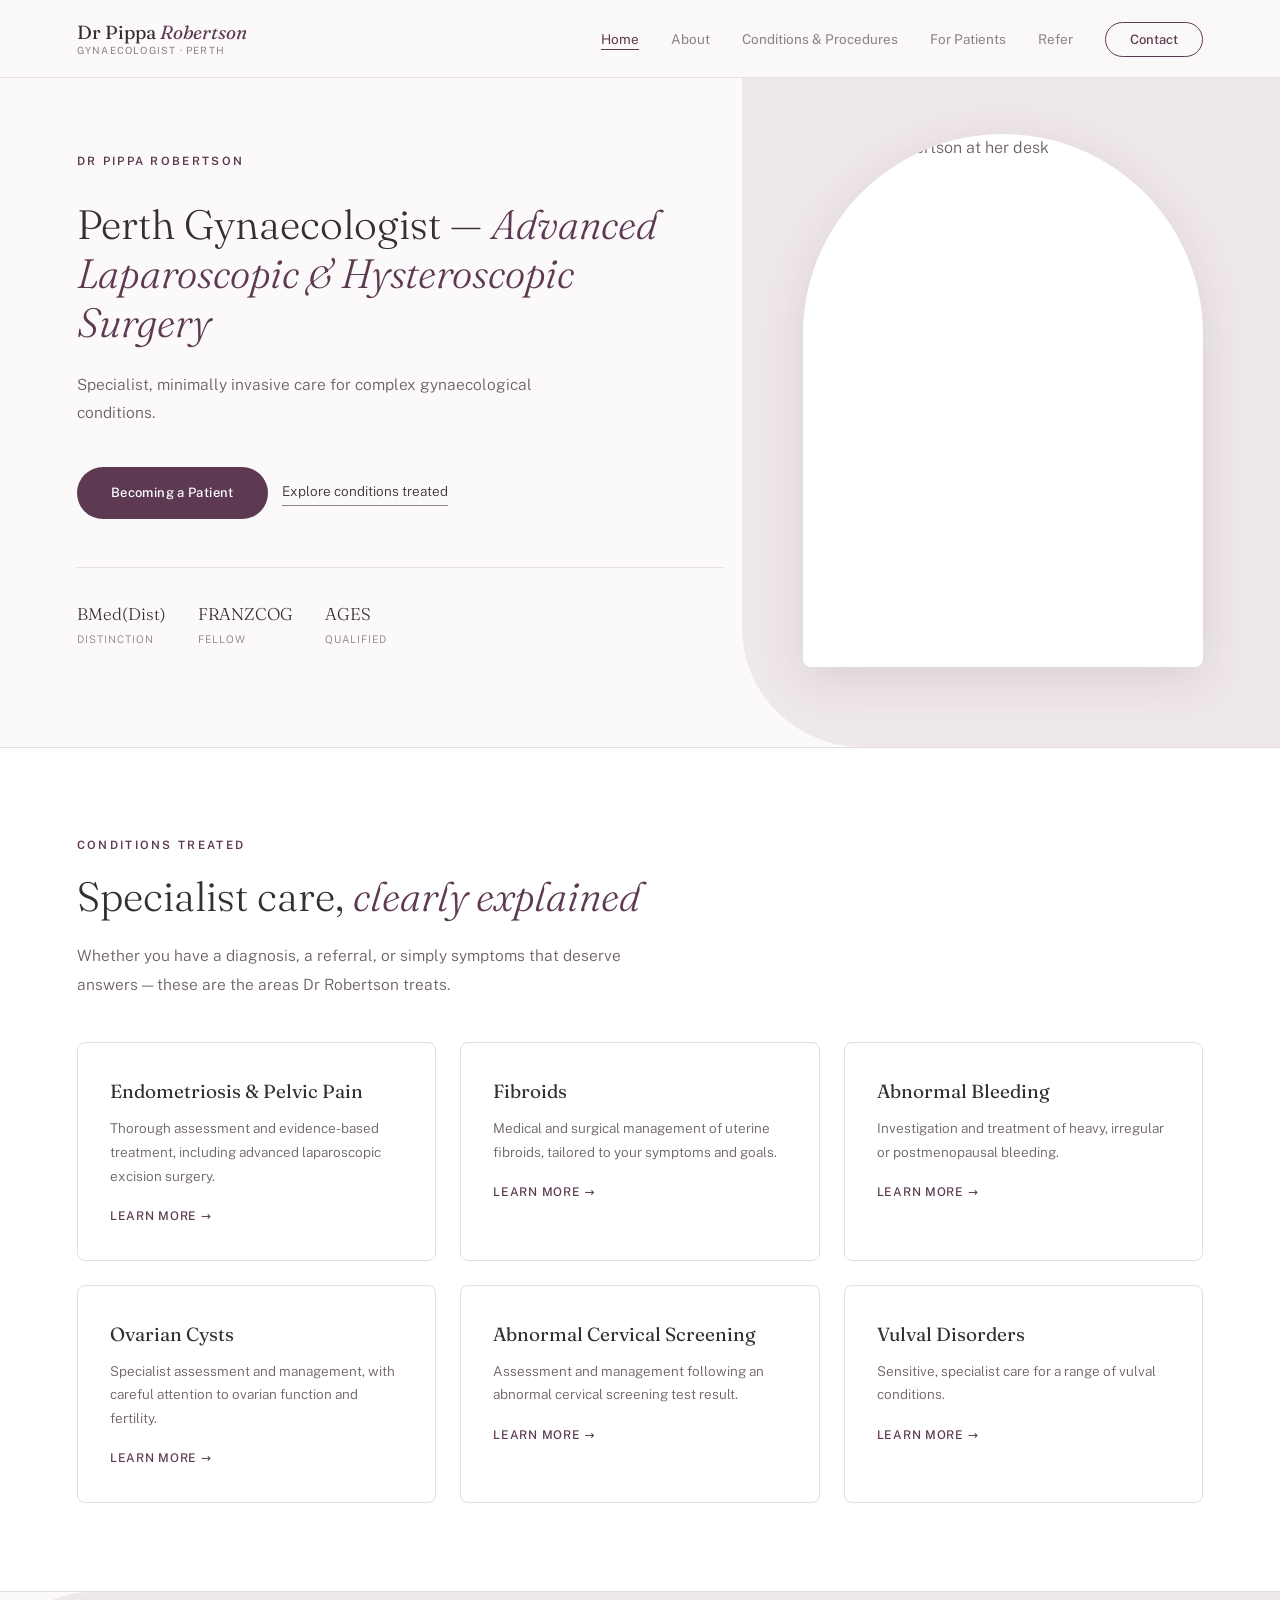
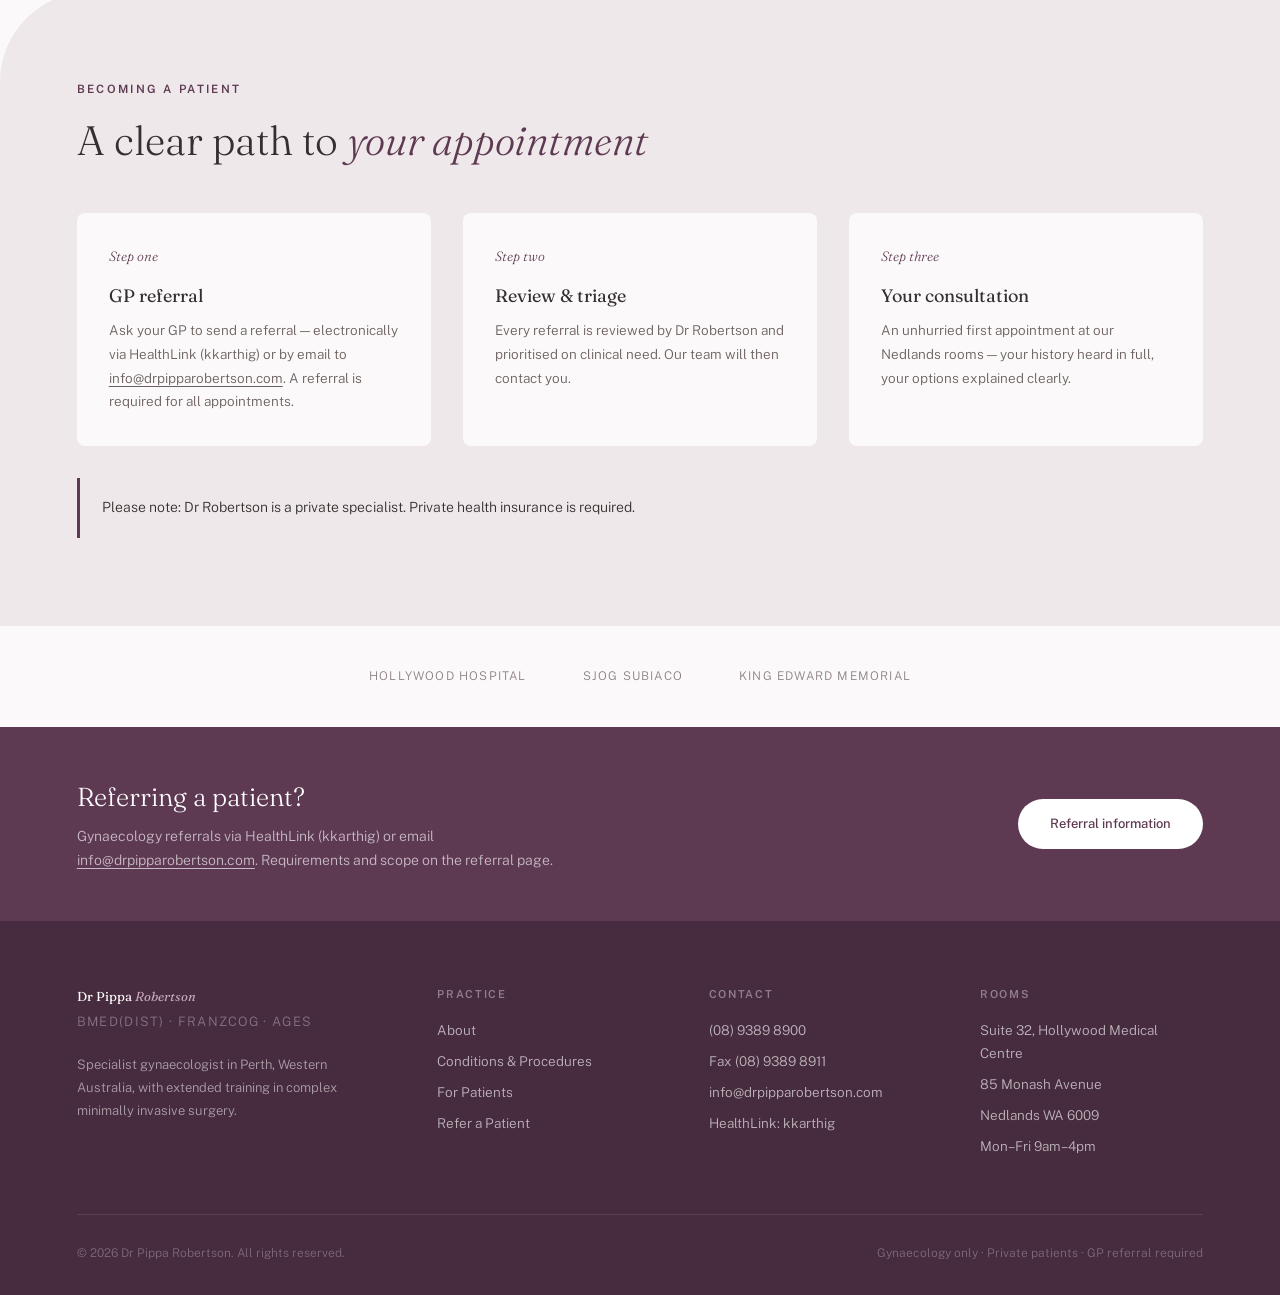
==== commit 6d95b6f8: "Add files via upload" ====
--- a/index.html
+++ b/index.html
@@ -68,7 +68,7 @@
   </div>
   <div class="hero-right">
     <div class="hero-photo">
-      <div class="photo-placeholder"><div class="ph-icon"><svg viewBox="0 0 24 24" fill="none"><circle cx="12" cy="8" r="4" stroke="#8D8184" stroke-width="1.4"/><path d="M4 21c0-4.4 3.6-8 8-8s8 3.6 8 8" stroke="#8D8184" stroke-width="1.4" stroke-linecap="round"/></svg></div><p>Photo — Stage 5</p></div>
+      <img src="images/pippa-hero.jpg" alt="Dr Pippa Robertson at her desk" style="width:100%;height:100%;object-fit:cover;object-position:center 15%;display:block;">
     </div>
   </div>
 </div>
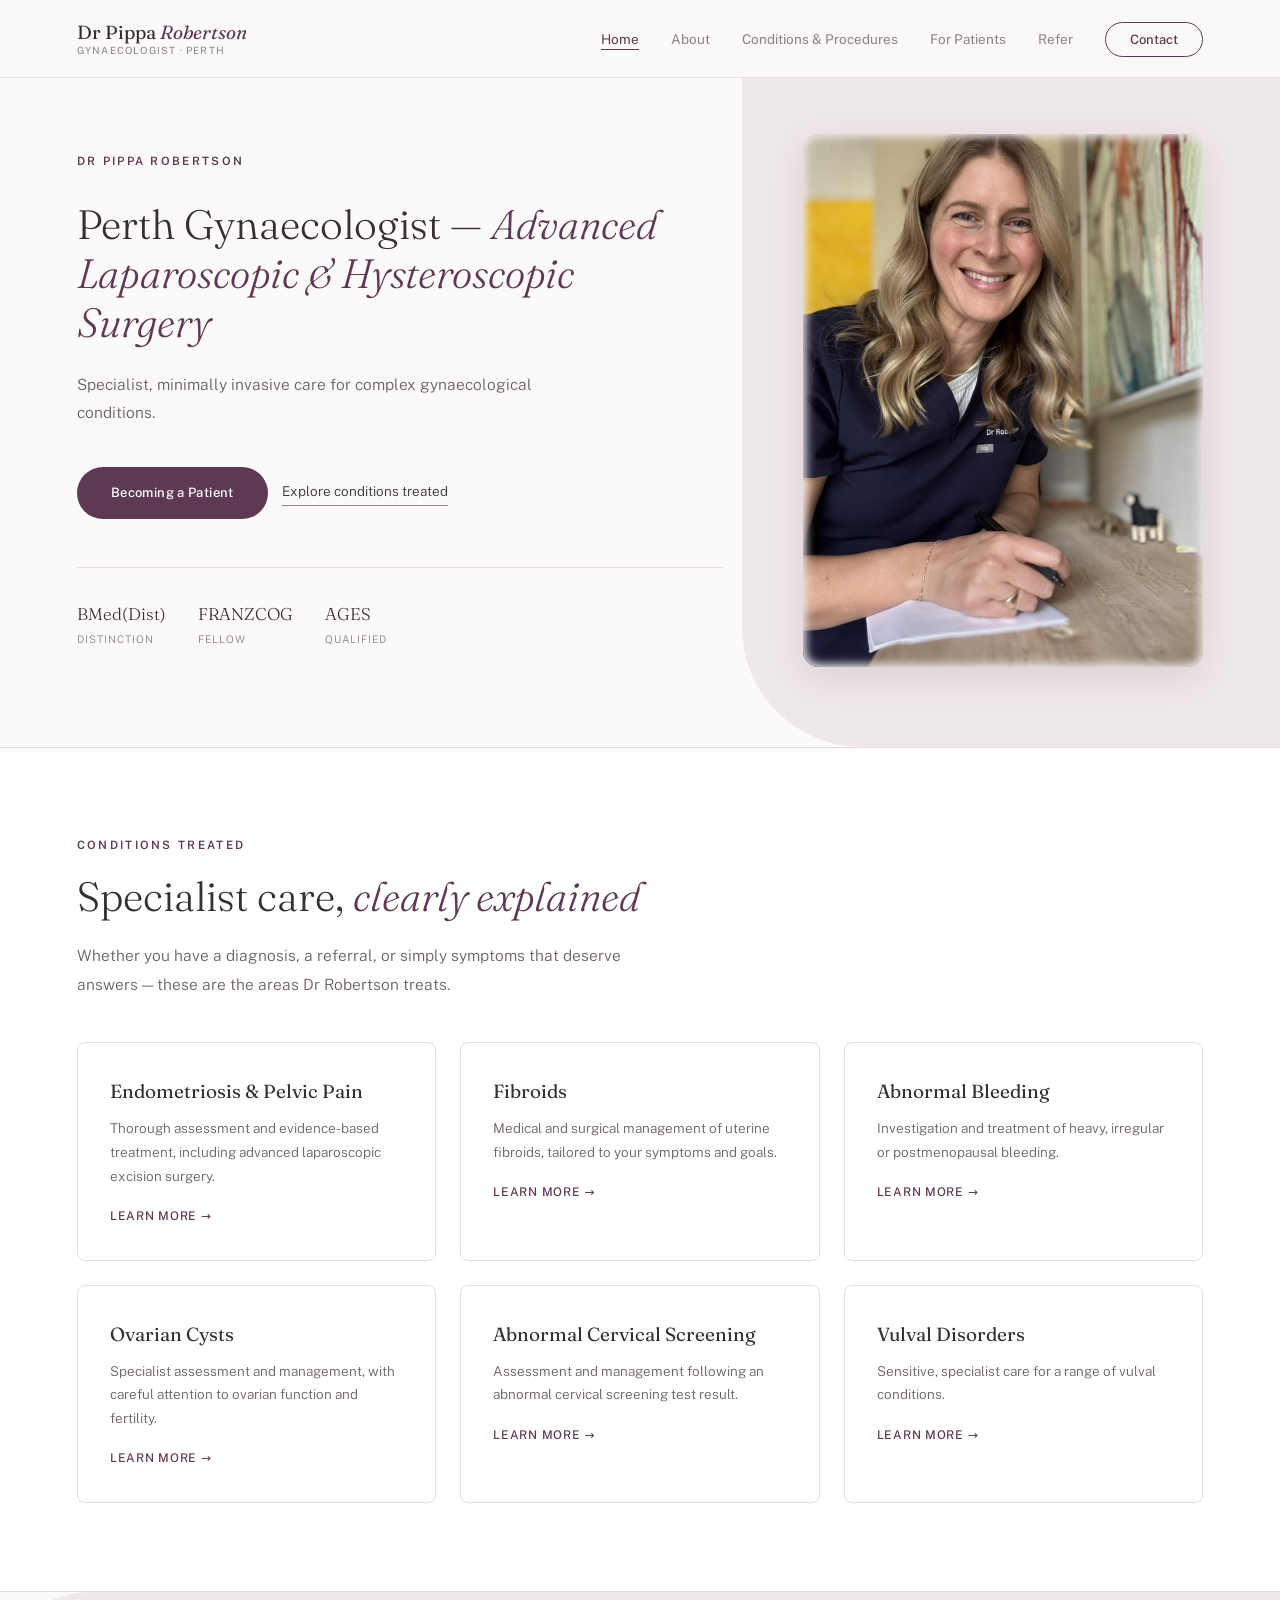
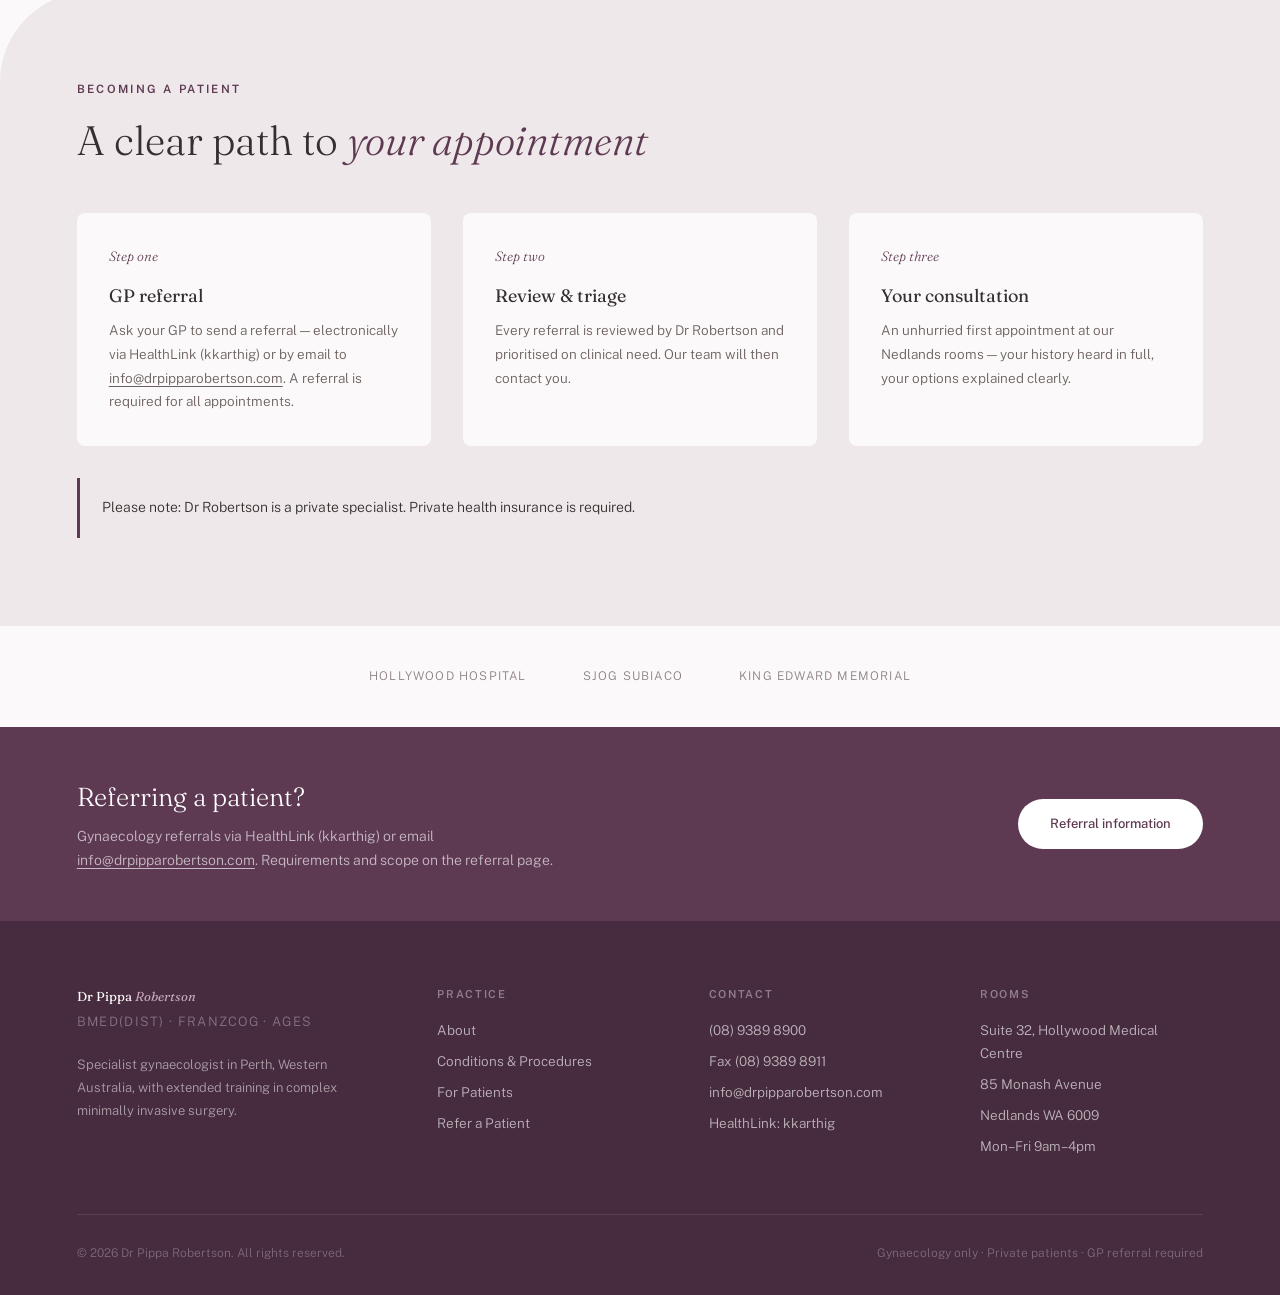
==== commit 1e7a1eea: "Add files via upload" ====
--- a/index.html
+++ b/index.html
@@ -20,7 +20,8 @@
 .hero-cred { display: flex; flex-direction: column; gap: 2px; }
 .hero-cred-val { font-family: var(--font-display); font-size: 17px; color: var(--charcoal); }
 .hero-cred-label { font-size: 10.5px; letter-spacing: 0.1em; text-transform: uppercase; color: var(--taupe); }
-.hero-photo { aspect-ratio: 3/4; background: white; border-radius: 200px 200px 8px 8px; box-shadow: 0 12px 48px rgba(94,58,82,0.14); overflow: hidden; }
+.hero-photo { position: relative; aspect-ratio: 3/4; background: white; border-radius: 16px; box-shadow: 0 10px 36px rgba(94,58,82,0.14); overflow: hidden; }
+.hero-photo::after { content: ''; position: absolute; inset: 0; border-radius: 16px; box-shadow: inset 0 0 10px 3px var(--blush-grey); pointer-events: none; }
 .conditions-band { background: var(--white); border-top: 1px solid var(--line); border-bottom: 1px solid var(--line); }
 .pathway { background: var(--blush-grey); border-radius: 90px 0 0 0; }
 .pathway-steps { display: grid; grid-template-columns: repeat(3,1fr); gap: 2rem; margin-top: 3rem; }
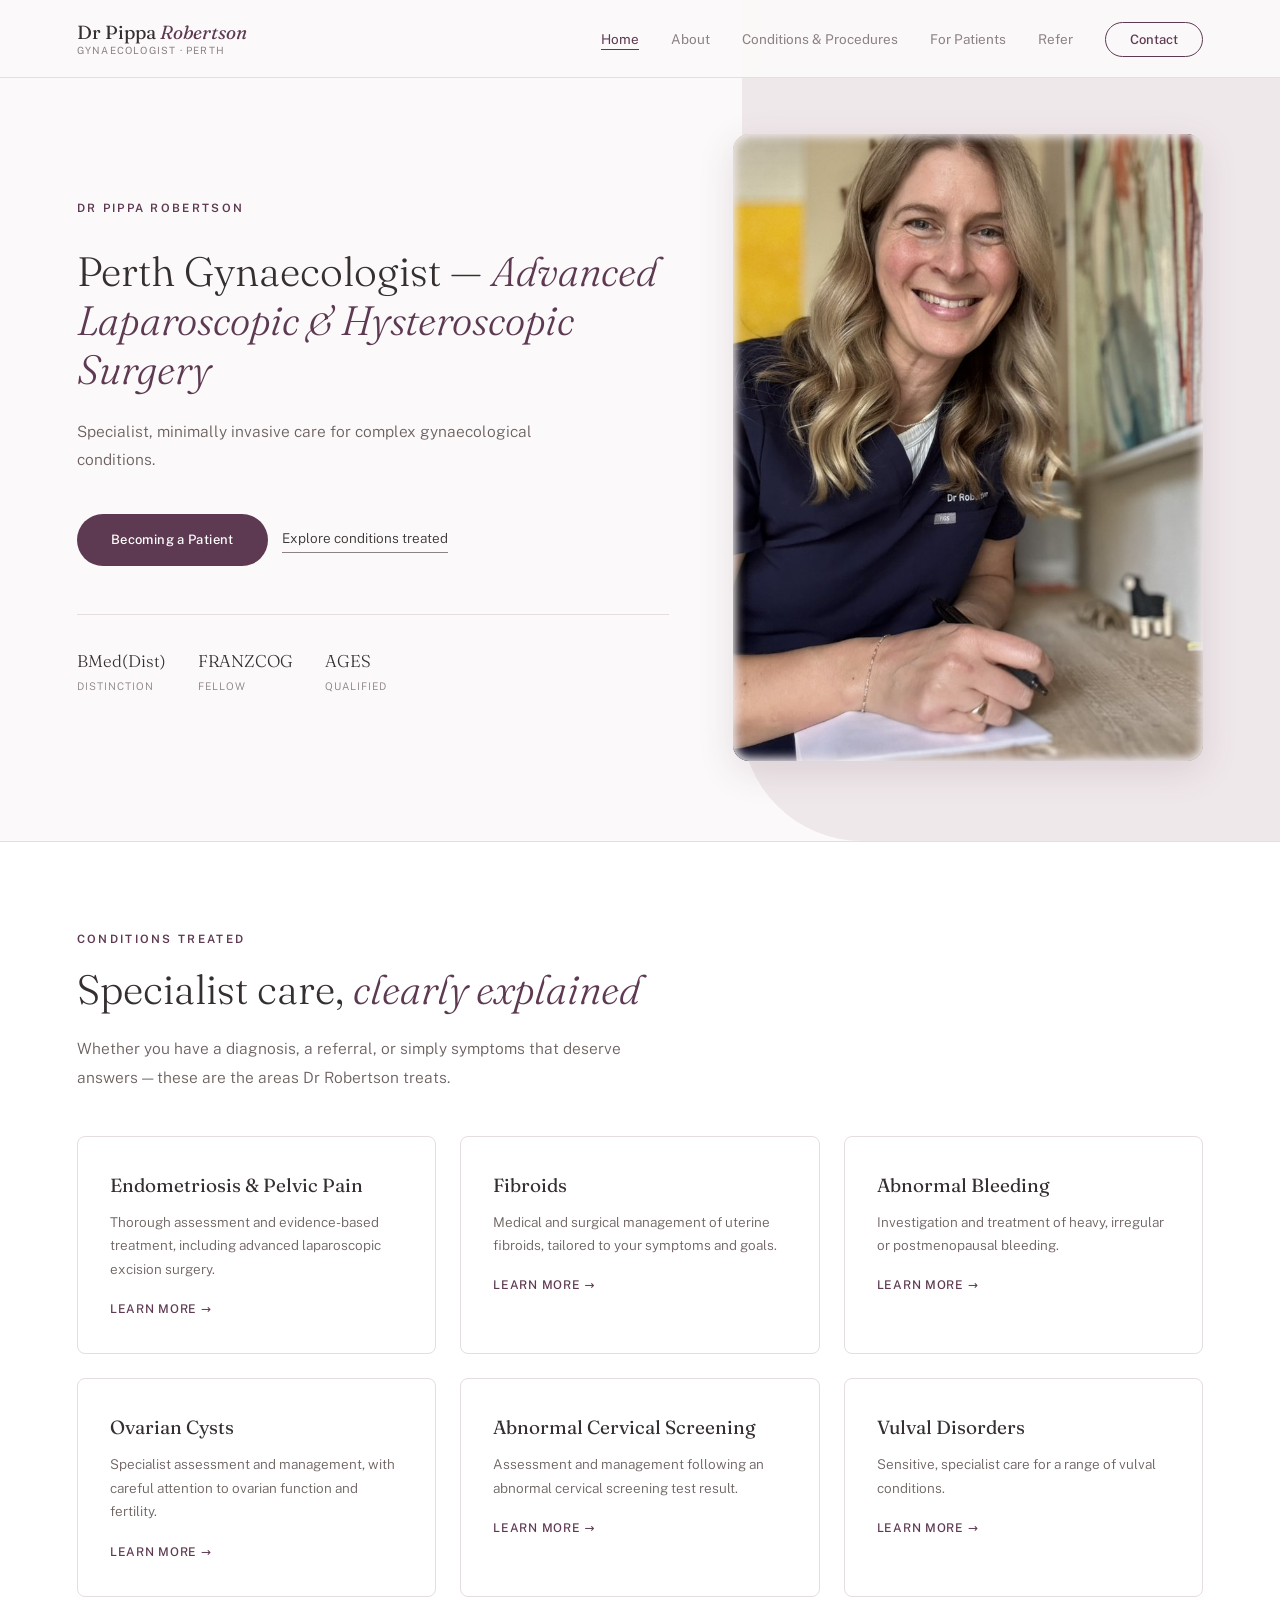
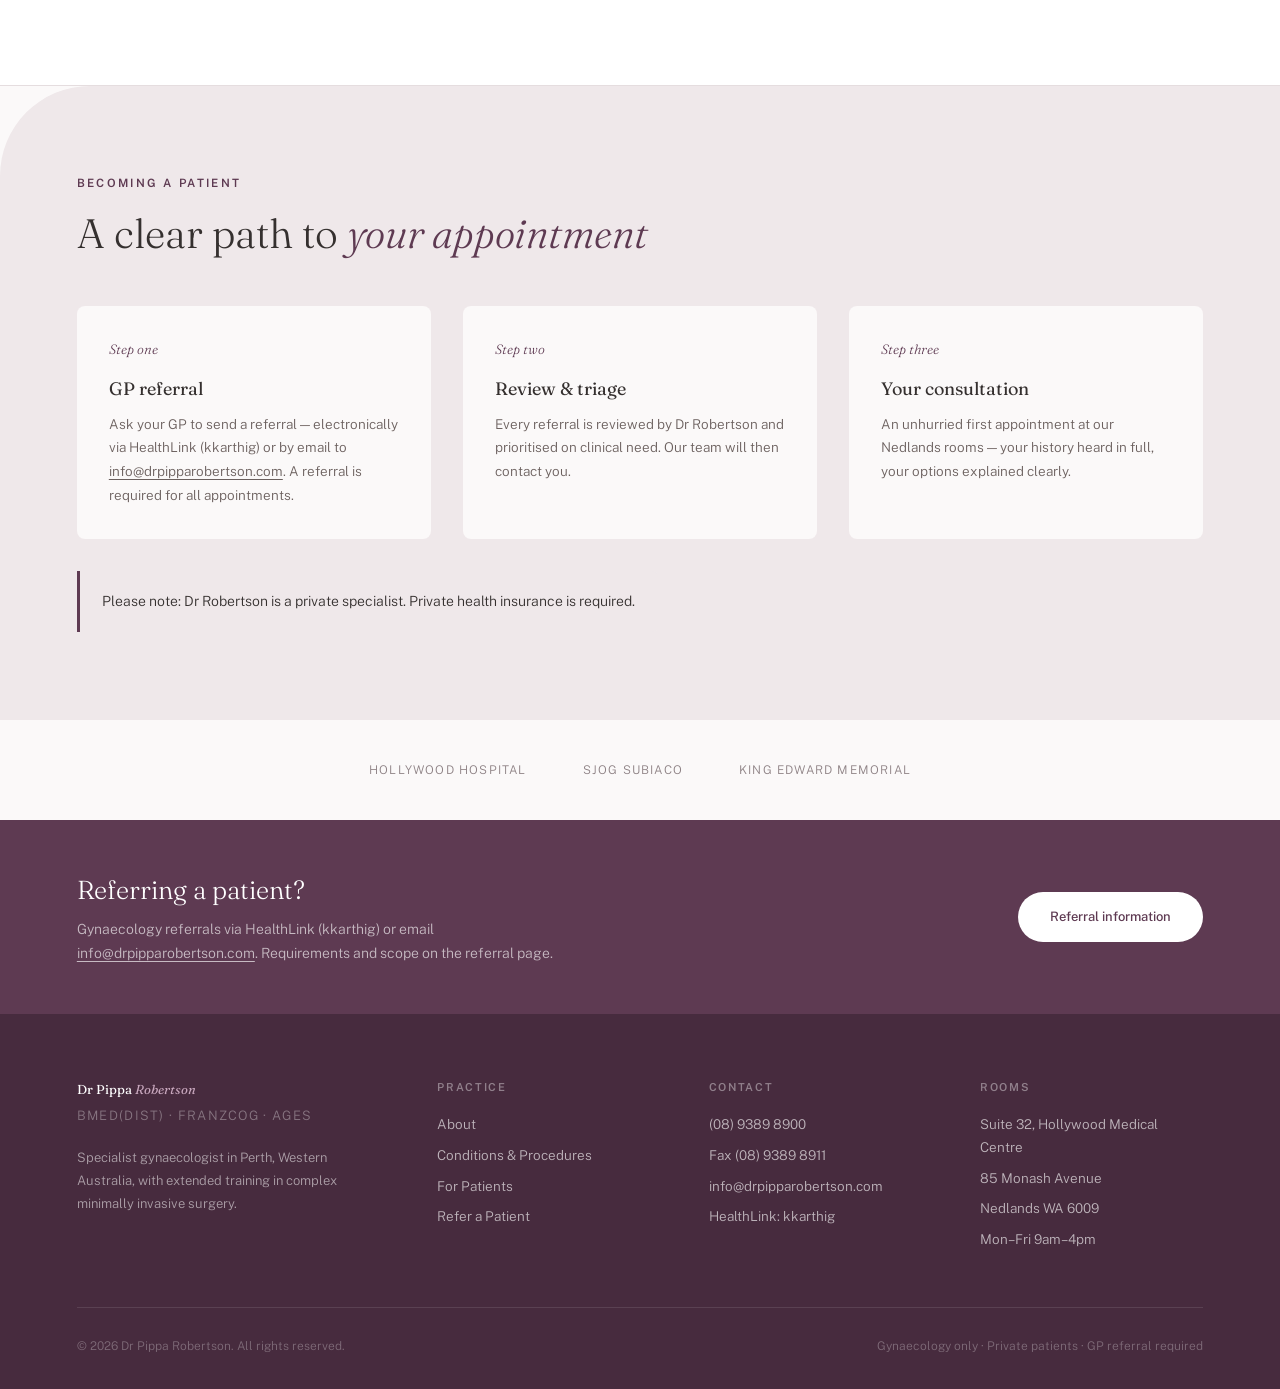
==== commit 3f6274e4: "Add files via upload" ====
--- a/index.html
+++ b/index.html
@@ -8,7 +8,7 @@
 <link href="https://fonts.googleapis.com/css2?family=Fraunces:ital,opsz,wght@0,9..144,300;0,9..144,400;0,9..144,500;1,9..144,300;1,9..144,400&family=Public+Sans:wght@300;400;500;600&display=swap" rel="stylesheet">
 <link rel="stylesheet" href="styles.css">
 <style>
-.hero { padding: calc(var(--nav-h) + 3.5rem) 6% 5rem; display: grid; grid-template-columns: 1fr 400px; gap: 5rem; align-items: center; position: relative; overflow: hidden; }
+.hero { padding: calc(var(--nav-h) + 3.5rem) 6% 5rem; display: grid; grid-template-columns: 1fr 470px; gap: 4rem; align-items: center; position: relative; overflow: hidden; }
 .hero::before { content:''; position: absolute; top: 0; right: 0; bottom: 0; width: 42%; background: var(--blush-grey); border-radius: 0 0 0 120px; z-index: 0; }
 .hero-left, .hero-right { position: relative; z-index: 1; min-width: 0; }
 .hero-eyebrow { font-size: 11.5px; font-weight: 600; letter-spacing: 0.2em; text-transform: uppercase; color: var(--plum); margin-bottom: 1.75rem; }
@@ -69,7 +69,7 @@
   </div>
   <div class="hero-right">
     <div class="hero-photo">
-      <img src="images/pippa-hero.jpg" alt="Dr Pippa Robertson at her desk" style="width:100%;height:100%;object-fit:cover;object-position:center 15%;display:block;">
+      <img src="images/pippa-hero.jpg" alt="Dr Pippa Robertson at her desk" style="width:100%;height:100%;object-fit:cover;object-position:center 12%;display:block;transform:scale(1.08);transform-origin:center 30%;">
     </div>
   </div>
 </div>
